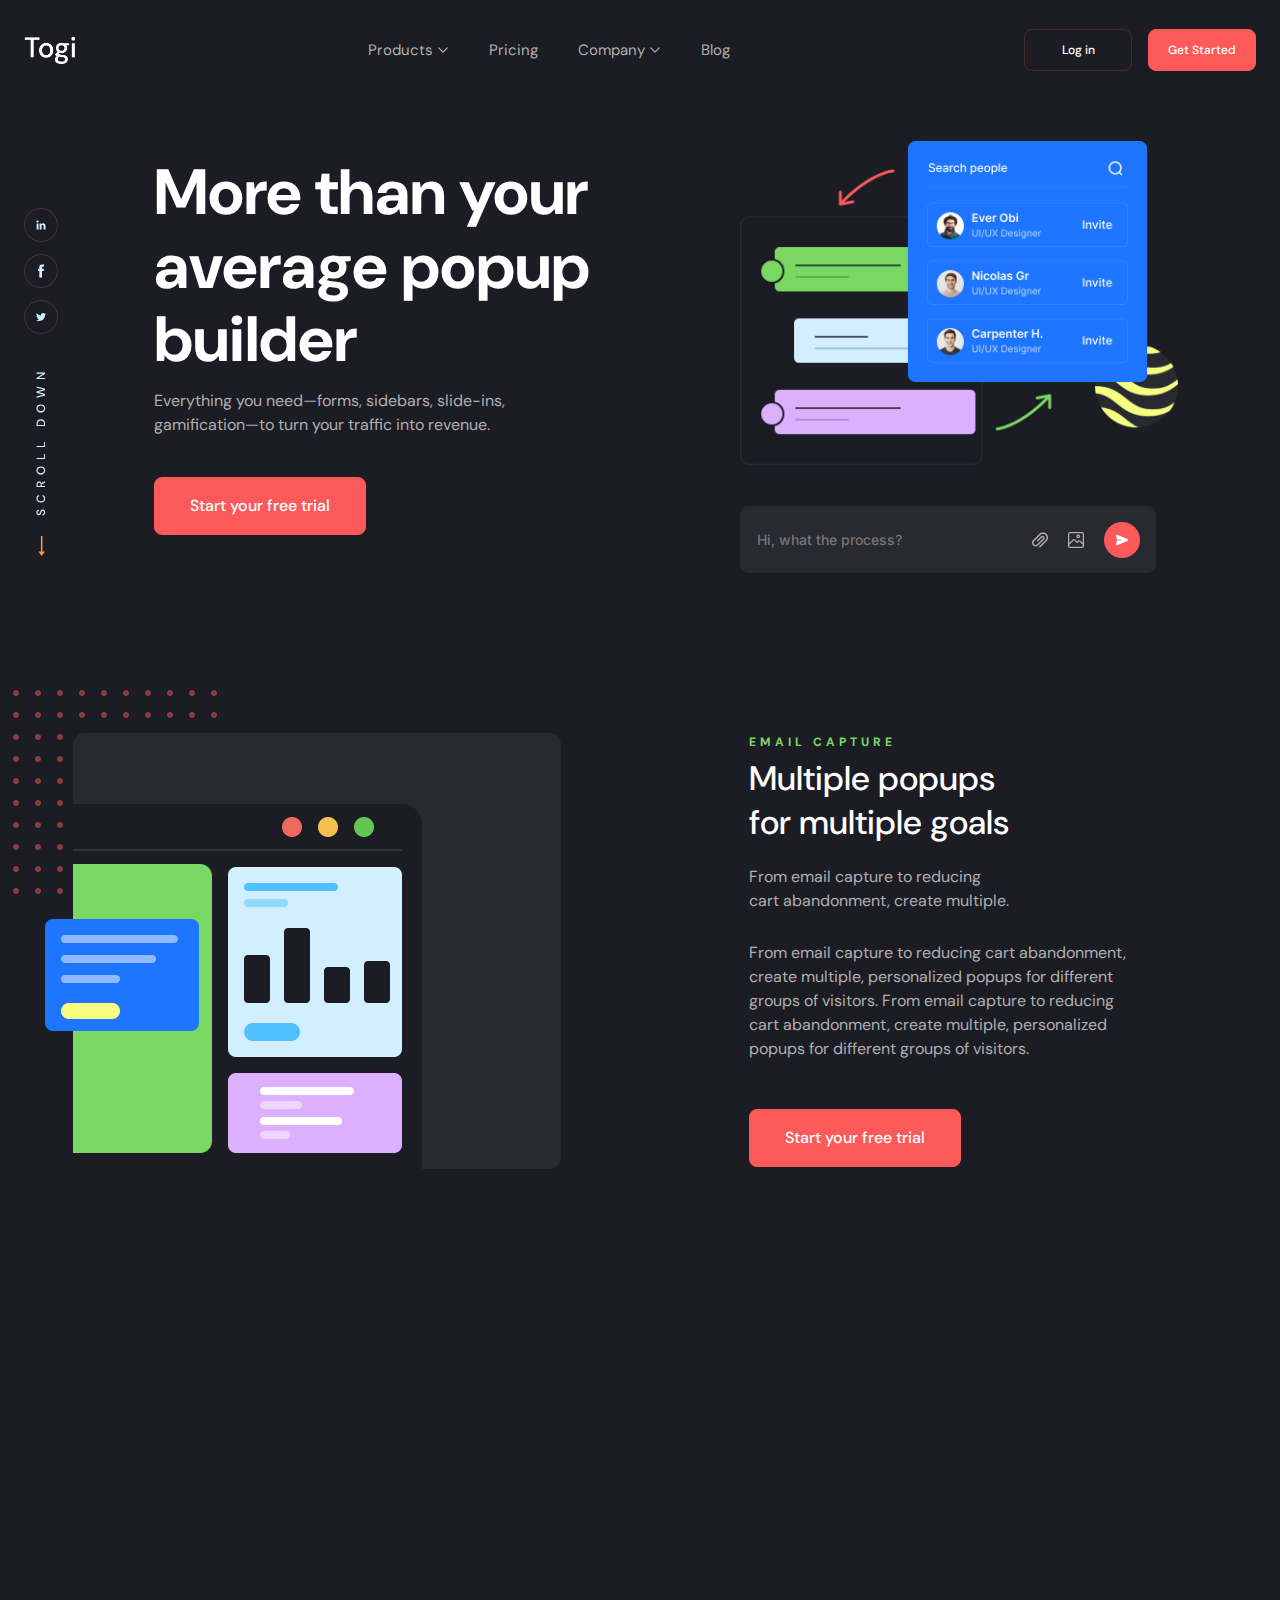
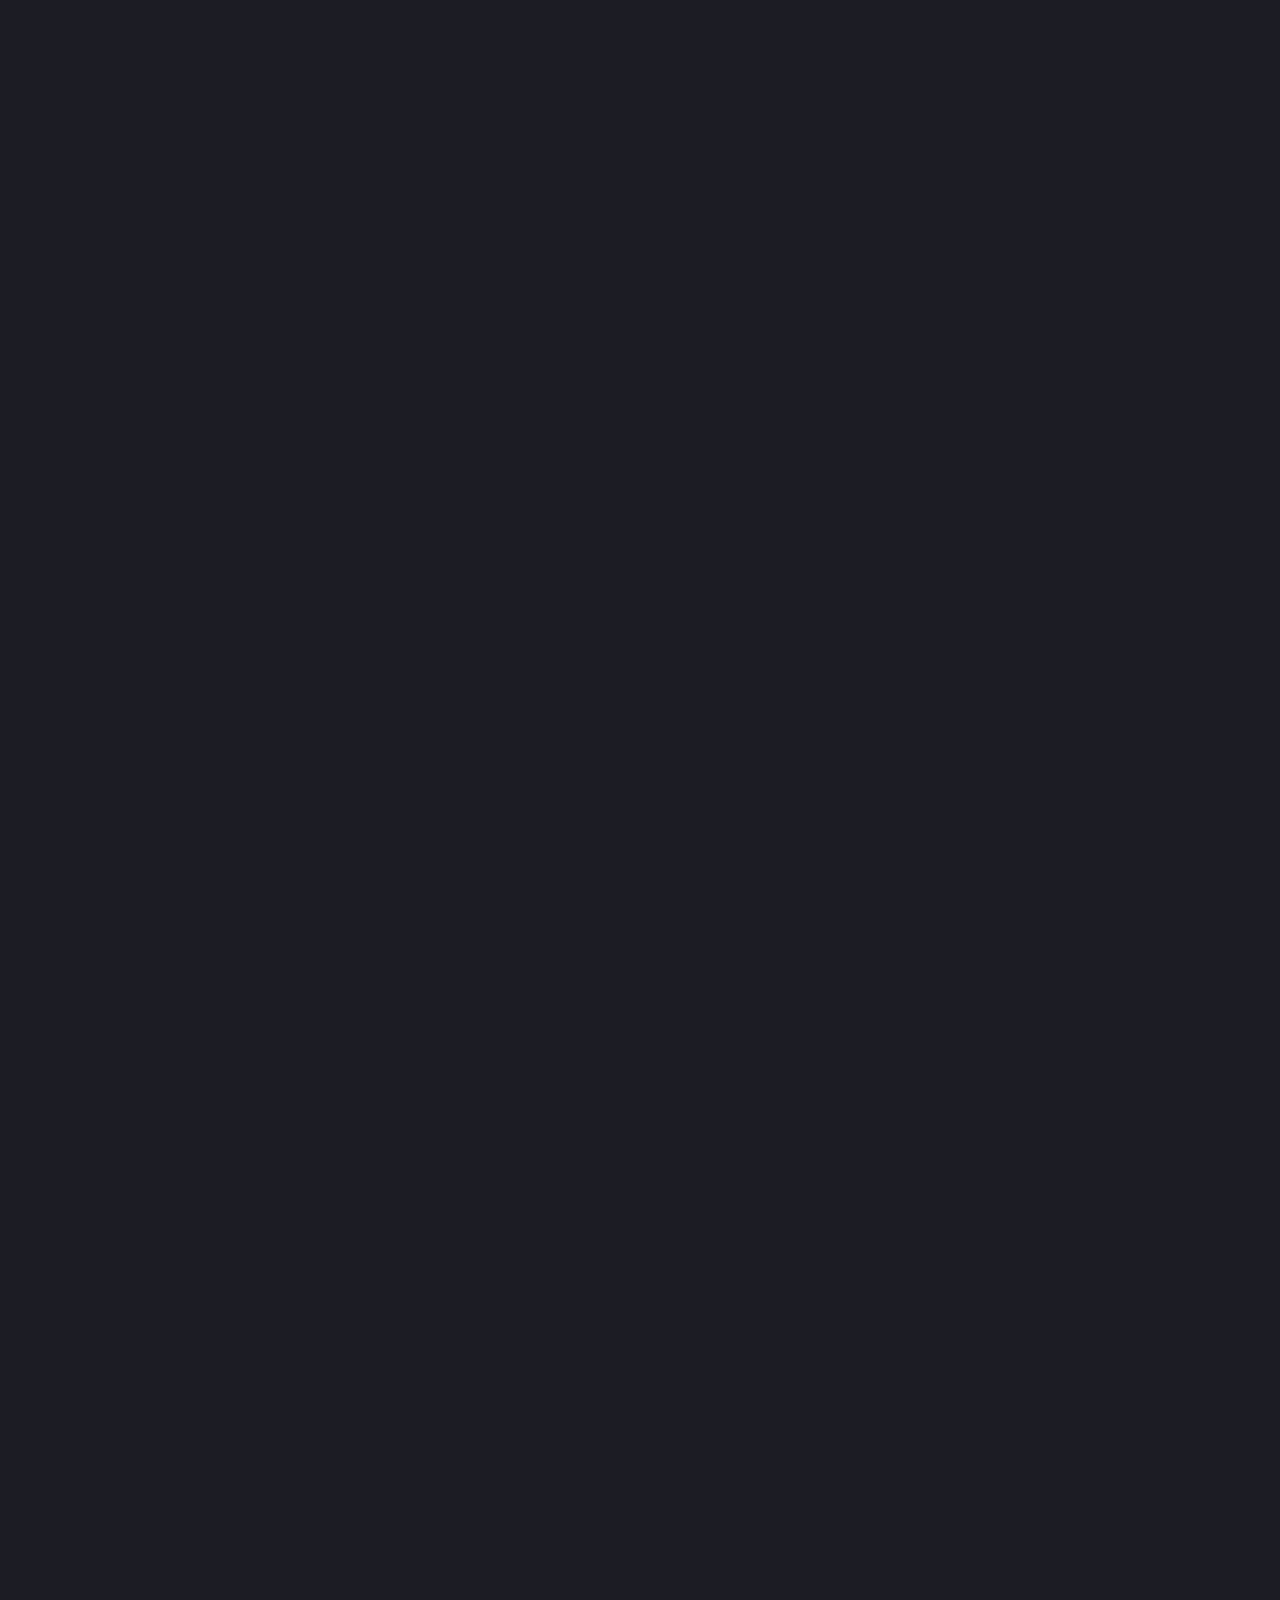
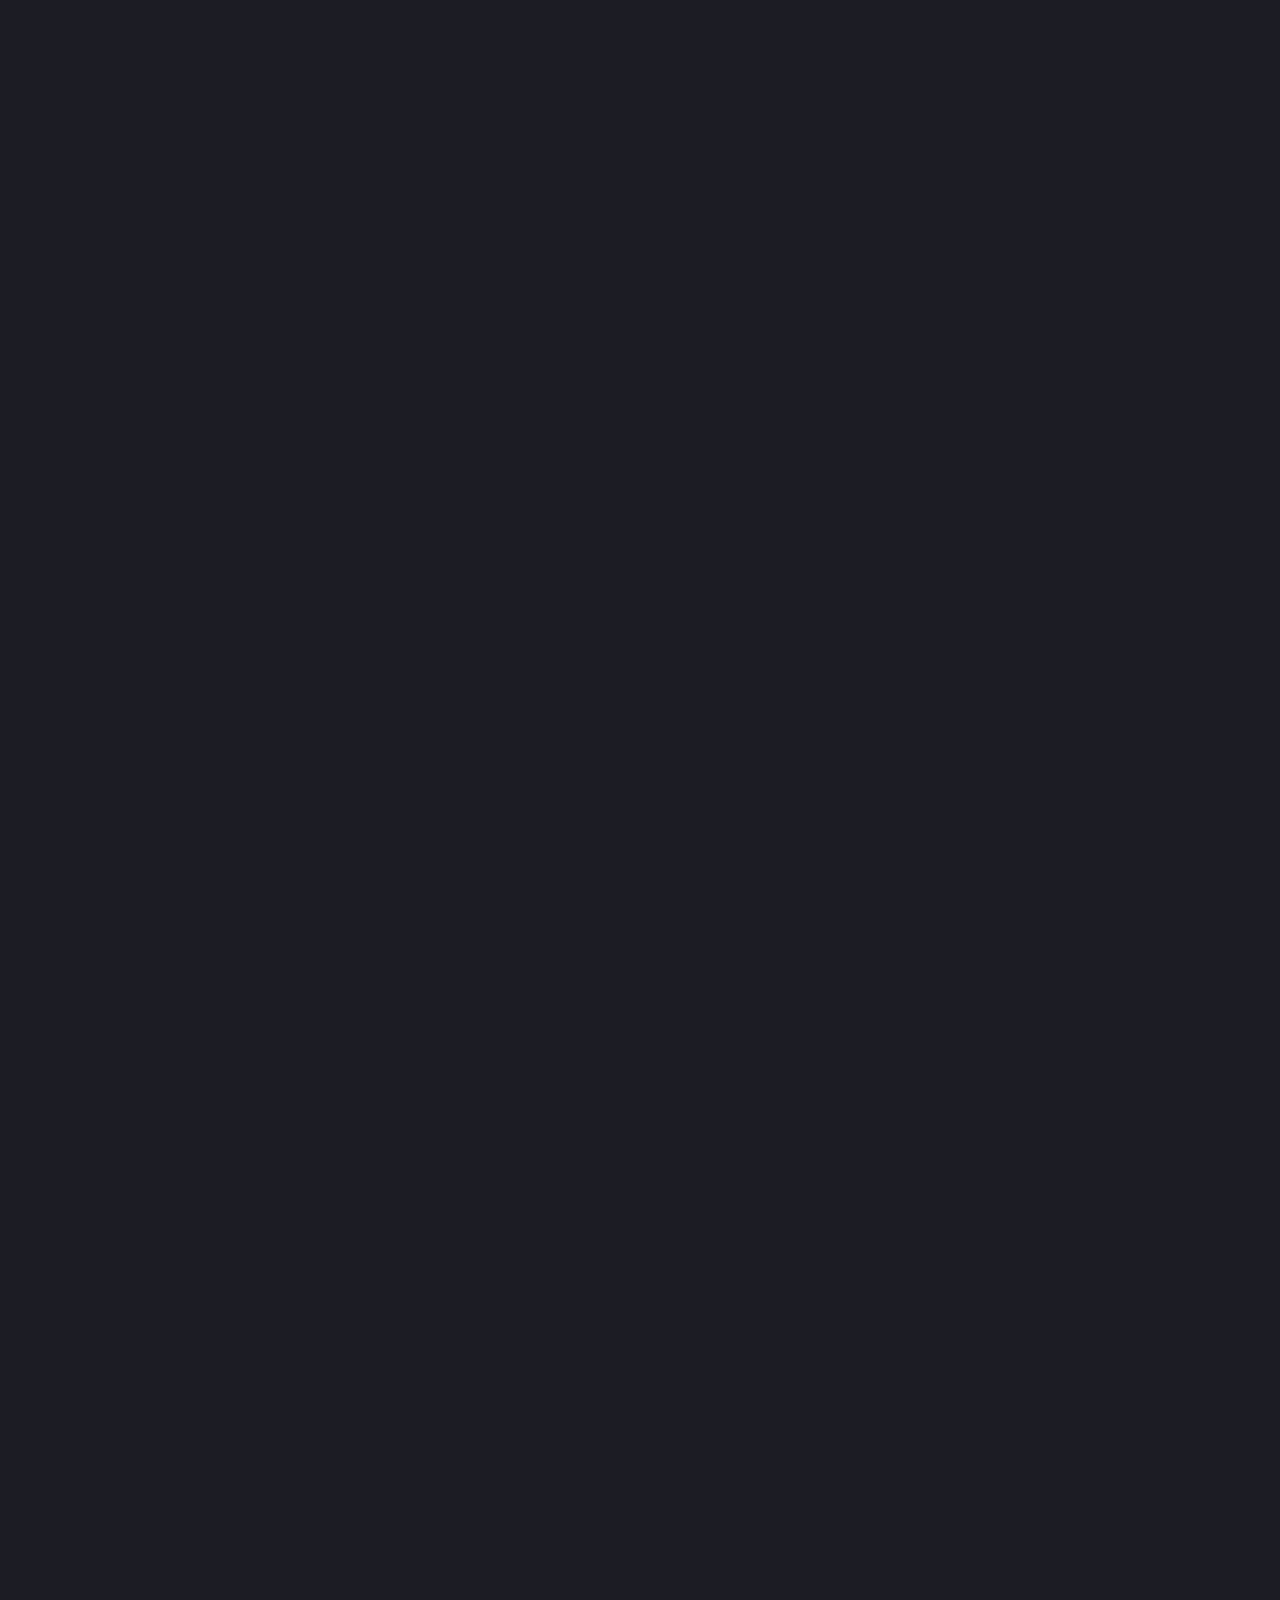
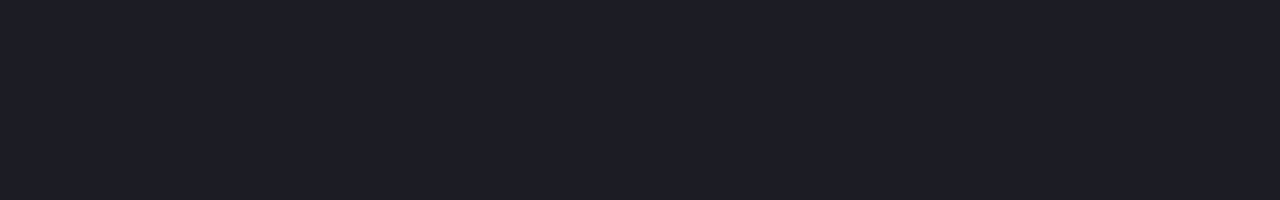
==== index.html @ 98328f0d "Header & Hero & Capture" ====
<!DOCTYPE html>
<html lang="en">
  <head>
    <meta charset="UTF-8" />
    <meta name="viewport" content="width=device-width, initial-scale=1.0" />
    <title>Togi</title>
    <!-- Favicon -->
    <link
      rel="apple-touch-icon"
      sizes="57x57"
      href="./assets/favicon/apple-icon-57x57.png"
    />
    <link
      rel="apple-touch-icon"
      sizes="60x60"
      href="./assets/favicon/apple-icon-60x60.png"
    />
    <link
      rel="apple-touch-icon"
      sizes="72x72"
      href="./assets/favicon/apple-icon-72x72.png"
    />
    <link
      rel="apple-touch-icon"
      sizes="76x76"
      href="./assets/favicon/apple-icon-76x76.png"
    />
    <link
      rel="apple-touch-icon"
      sizes="114x114"
      href="./assets/favicon/apple-icon-114x114.png"
    />
    <link
      rel="apple-touch-icon"
      sizes="120x120"
      href="./assets/favicon/apple-icon-120x120.png"
    />
    <link
      rel="apple-touch-icon"
      sizes="144x144"
      href="./assets/favicon/apple-icon-144x144.png"
    />
    <link
      rel="apple-touch-icon"
      sizes="152x152"
      href="./assets/favicon/apple-icon-152x152.png"
    />
    <link
      rel="apple-touch-icon"
      sizes="180x180"
      href="./assets/favicon/apple-icon-180x180.png"
    />
    <link
      rel="icon"
      type="image/png"
      sizes="192x192"
      href="./assets/favicon/android-icon-192x192.png"
    />
    <link
      rel="icon"
      type="image/png"
      sizes="32x32"
      href="./assets/favicon/favicon-32x32.png"
    />
    <link
      rel="icon"
      type="image/png"
      sizes="96x96"
      href="./assets/favicon/favicon-96x96.png"
    />
    <link
      rel="icon"
      type="image/png"
      sizes="16x16"
      href="./assets/favicon/favicon-16x16.png"
    />
    <link rel="manifest" href="./assets/favicon/manifest.json" />
    <meta name="msapplication-TileColor" content="#ffffff" />
    <meta
      name="msapplication-TileImage"
      content="./assets/favicon/ms-icon-144x144.png"
    />
    <meta name="theme-color" content="#ffffff" />
    <!-- Fonts -->
    <link rel="preconnect" href="https://fonts.googleapis.com" />
    <link rel="preconnect" href="https://fonts.gstatic.com" crossorigin />
    <link
      href="https://fonts.googleapis.com/css2?family=DM+Sans:opsz,wght@9..40,400;9..40,500;9..40,700&family=Inter:wght@500&display=swap"
      rel="stylesheet"
    />
    <!-- CSS -->
    <link rel="stylesheet" href="./assets/css/main.css" />
  </head>
  <body style="height: 5000px">
    <header class="header">
      <div class="header-container container">
        <a href="#">
          <img
            srcset="./assets/img/logo.png 2x"
            alt="Togi"
            class="header-logo"
          />
        </a>
        <nav class="header-nav">
          <ul class="header-list">
            <li class="header-item">
              <a href="#products" class="header-link desc">
                Products
                <svg
                  xmlns="http://www.w3.org/2000/svg"
                  width="12"
                  height="12"
                  viewBox="0 0 12 12"
                  fill="none"
                >
                  <path
                    d="M10.2 3.9L6 8.1L1.8 3.9"
                    stroke="currentColor"
                    stroke-width="1.25"
                    stroke-linecap="round"
                    stroke-linejoin="round"
                  />
                </svg>
              </a>
              <div class="header-product-list">
                <div class="header-product-item">
                  <h3 class="sub-heading">Inlayer Studio</h3>
                  <span class="desc"
                    >Full featured email design studio for designers and
                    agencies</span
                  >
                </div>
                <div class="header-product-item">
                  <h3 class="sub-heading">Inlayer Studio</h3>
                  <span class="desc"
                    >Full featured email design studio for designers and
                    agencies</span
                  >
                </div>
              </div>
            </li>
            <li class="header-item">
              <a href="#pricing" class="header-link desc">Pricing</a>
            </li>
            <li class="header-item">
              <a href="#company" class="header-link desc">
                Company
                <svg
                  xmlns="http://www.w3.org/2000/svg"
                  width="12"
                  height="12"
                  viewBox="0 0 12 12"
                  fill="none"
                >
                  <path
                    d="M10.2 3.9L6 8.1L1.8 3.9"
                    stroke="currentColor"
                    stroke-width="1.25"
                    stroke-linecap="round"
                    stroke-linejoin="round"
                  />
                </svg>
              </a>
              <div class="header-company-list">
                <div class="header-company-item desc">Careers</div>
                <div class="header-company-item desc">About</div>
                <div class="header-company-item desc">Contact</div>
              </div>
            </li>
            <li class="header-item">
              <a href="#blog" class="header-link desc">Blog</a>
            </li>
          </ul>
        </nav>
        <div class="header-auth">
          <button class="btn log-in-btn">Log in</button>
          <button class="btn get-btn">Get Started</button>
        </div>
      </div>
    </header>
    <main>
      <section class="hero">
        <div class="container hero-container">
          <div class="hero-left">
            <div class="socials">
              <a href="#!" class="social">
                <svg
                  xmlns="http://www.w3.org/2000/svg"
                  width="10"
                  height="10"
                  viewBox="0 0 10 10"
                  fill="none"
                >
                  <path
                    d="M0.5 1.54545C0.5 1.24242 0.601354 0.992418 0.804054 0.795455C1.00675 0.598482 1.27027 0.5 1.59459 0.5C1.91313 0.5 2.17085 0.596964 2.36776 0.790909C2.57046 0.990909 2.67181 1.25151 2.67181 1.57273C2.67181 1.86364 2.57336 2.10605 2.37645 2.3C2.17375 2.5 1.90734 2.6 1.57722 2.6H1.56853C1.25 2.6 0.992281 2.5 0.795367 2.3C0.598453 2.1 0.5 1.84848 0.5 1.54545ZM0.612934 9.5V3.42727H2.54151V9.5H0.612934ZM3.61004 9.5H5.53861V6.10909C5.53861 5.89696 5.56178 5.73333 5.60811 5.61818C5.68919 5.41212 5.81226 5.23787 5.97732 5.09545C6.14237 4.95303 6.34942 4.88182 6.59846 4.88182C7.24711 4.88182 7.57143 5.33939 7.57143 6.25455V9.5H9.5V6.01818C9.5 5.12121 9.2973 4.44091 8.89189 3.97727C8.48648 3.51364 7.95078 3.28182 7.28475 3.28182C6.53764 3.28182 5.9556 3.61818 5.53861 4.29091V4.30909H5.52992L5.53861 4.29091V3.42727H3.61004C3.62162 3.62121 3.62741 4.22424 3.62741 5.23636C3.62741 6.24848 3.62162 7.66969 3.61004 9.5Z"
                    fill="currentColor"
                  />
                </svg>
              </a>
              <a href="#!" class="social">
                <svg
                  width="6"
                  height="14"
                  viewBox="0 0 6 14"
                  fill="none"
                  xmlns="http://www.w3.org/2000/svg"
                >
                  <path
                    fill-rule="evenodd"
                    clip-rule="evenodd"
                    d="M1.32084 7.04951V13.3303C1.32084 13.4151 1.3911 13.5 1.48946 13.5H3.80796C3.89227 13.5 3.97658 13.4293 3.97658 13.3303V6.93634H5.64871C5.73302 6.93634 5.80328 6.86561 5.81733 6.78074L5.95785 4.87106C5.9719 4.77203 5.88759 4.68716 5.78923 4.68716H3.96253V3.32916C3.96253 3.00381 4.21546 2.74918 4.53864 2.74918H5.83138C5.91569 2.74918 6 2.67845 6 2.57943V0.66975C6 0.584875 5.92974 0.5 5.83138 0.5H3.63934C2.36066 0.5 1.32084 1.54679 1.32084 2.83406V4.68716H0.168618C0.0843092 4.68716 0 4.75789 0 4.85691V6.78074C0 6.86561 0.0702577 6.95049 0.168618 6.95049H1.32084V7.04951Z"
                    fill="currentColor"
                  />
                </svg>
              </a>
              <a href="#!" class="social">
                <svg
                  width="10"
                  height="8"
                  viewBox="0 0 10 8"
                  fill="none"
                  xmlns="http://www.w3.org/2000/svg"
                >
                  <path
                    d="M10 0.947583C9.62383 1.10912 9.226 1.21649 8.81874 1.26637C9.24794 1.01565 9.56882 0.618637 9.72058 0.150555C9.31881 0.385153 8.87926 0.550379 8.42092 0.639088C8.13983 0.343401 7.77488 0.137815 7.37353 0.0490603C6.97217 -0.039694 6.55298 -0.00751064 6.17045 0.141426C5.78792 0.290362 5.45975 0.549161 5.22861 0.884175C4.99747 1.21919 4.87405 1.61492 4.8744 2.01992C4.87282 2.17446 4.88876 2.32869 4.92192 2.47976C4.10634 2.44039 3.30838 2.232 2.58021 1.8682C1.85204 1.5044 1.21006 0.993394 0.696227 0.368581C0.432422 0.812591 0.350671 1.33898 0.467661 1.84032C0.58465 2.34165 0.891559 2.78013 1.32575 3.06626C1.00137 3.05763 0.683851 2.97236 0.399947 2.81764V2.83964C0.400481 3.30574 0.5641 3.75744 0.863263 4.11869C1.16243 4.47994 1.57886 4.72868 2.04248 4.82306C1.86709 4.86857 1.68633 4.89093 1.50495 4.88953C1.37472 4.8918 1.24461 4.88024 1.11689 4.85505C1.24939 5.25563 1.50475 5.60593 1.84781 5.85773C2.19088 6.10953 2.60478 6.25044 3.03255 6.26107C2.30689 6.81979 1.41194 7.1229 0.49072 7.12197C0.326712 7.12303 0.162803 7.11375 0 7.09418C0.937419 7.68891 2.02977 8.00352 3.14495 7.99997C6.91739 7.99997 8.97998 4.92332 8.97998 2.25644C8.97998 2.16717 8.97683 2.0811 8.97246 1.99552C9.37683 1.71061 9.72504 1.35549 10 0.947583Z"
                    fill="currentColor"
                  />
                </svg>
              </a>
            </div>
            <span class="heading">SCROLL DOWN</span>
            <img src="./assets/img/header-arrow.svg" alt="" />
          </div>
          <div class="hero-center">
            <h1 class="heading hero-heading">
              More than your average popup builder
            </h1>
            <p class="desc hero-desc">
              Everything you need—forms, sidebars, slide-ins, gamification—to
              turn your traffic into revenue.
            </p>
            <button class="btn hero-btn">Start your free trial</button>
          </div>
          <div class="hero-right">
            <figure class="hero-media">
              <img
                src="./assets/img/hero-img.png"
                alt="More than your average popup builder"
                class="hero-img"
              />
            </figure>
            <form action="#!" class="hero-form">
              <input
                type="text"
                class="hero-input"
                placeholder="Hi, what the process?"
              />
              <div class="hero-input-function">
                <a href="#!"
                  ><img src="./assets/img/header-link.svg" alt=""
                /></a>
                <a href="#!"
                  ><img src="./assets/img/header-img-upload.svg" alt=""
                /></a>
                <a href="#!"
                  ><img src="./assets/img/header-submit.svg" alt=""
                /></a>
              </div>
            </form>
          </div>
        </div>
      </section>
      <section class="capture">
        <div class="container capture-container">
          <figure class="capture-media">
            <img
              srcset="./assets/img/capture-img.png 2x"
              alt="Multiple popups
            for multiple goals"
              class="capture-img"
            />
            <img
              srcset="./assets/img/capture-decor.png 2x"
              alt=""
              class="capture-decor"
            />
          </figure>
          <section class="capture-content">
            <span class="sub-heading capture-sub-heading">email capture</span>
            <h2 class="heading capture-heading">
              Multiple popups for multiple goals
            </h2>
            <p class="desc capture-desc-1">
              From email capture to reducing cart abandonment, create multiple.
            </p>
            <p class="desc capture-desc-2">
              From email capture to reducing cart abandonment, create multiple,
              personalized popups for different groups of visitors. From email
              capture to reducing cart abandonment, create multiple,
              personalized popups for different groups of visitors.
            </p>
            <button class="btn capture-btn">Start your free trial</button>
          </section>
        </div>
      </section>
    </main>
  </body>
</html>
---- assets/css/main.css ----
html,
body,
div,
span,
applet,
object,
iframe,
h1,
h2,
h3,
h4,
h5,
h6,
p,
blockquote,
pre,
a,
abbr,
acronym,
address,
big,
cite,
code,
del,
dfn,
em,
img,
ins,
kbd,
q,
s,
samp,
small,
strike,
strong,
sub,
sup,
tt,
var,
b,
u,
i,
center,
dl,
dt,
dd,
ol,
ul,
li,
fieldset,
form,
label,
legend,
table,
caption,
tbody,
tfoot,
thead,
tr,
th,
td,
article,
aside,
canvas,
details,
embed,
figure,
figcaption,
footer,
header,
hgroup,
menu,
nav,
output,
ruby,
section,
summary,
time,
mark,
audio,
video {
  margin: 0;
  padding: 0;
  border: 0;
  font-size: 100%;
  font: inherit;
  vertical-align: baseline;
}

/* HTML5 display-role reset for older browsers */
article,
aside,
details,
figcaption,
figure,
footer,
header,
hgroup,
menu,
nav,
section {
  display: block;
}

body {
  line-height: 1;
}

ol,
ul {
  list-style: none;
}

blockquote,
q {
  quotes: none;
}

blockquote:before,
blockquote:after,
q:before,
q:after {
  content: "";
  content: none;
}

table {
  border-collapse: collapse;
  border-spacing: 0;
}

*,
*:before,
*:after {
  box-sizing: border-box;
}

img,
picture,
svg,
video {
  display: block;
  max-width: 100%;
}

input,
select,
textarea {
  background-color: transparent;
  outline: none;
}

button {
  cursor: pointer;
  background-color: transparent;
  outline: none;
}

input,
select,
textarea,
button {
  font-family: inherit;
  font-size: inherit;
}

html {
  font-size: 62.5%;
  scroll-behavior: smooth;
}

body {
  font-size: 1.6rem;
  font-family: "DM Sans", sans-serif;
  background: #1c1c24;
}

a {
  text-decoration: none;
}

.container {
  width: 990px;
  max-width: calc(100% - 48px);
  margin: 0 auto;
}

.desc {
  color: #b0b0b0;
  font-weight: 400;
  line-height: 150%;
}

.heading {
  color: #fff;
  font-size: 3.4rem;
  font-weight: 500;
  line-height: 129.412%;
}

.sub-heading {
  color: #79d861;
  font-size: 1.2rem;
  font-weight: 700;
  letter-spacing: 4px;
  text-transform: uppercase;
}

.btn {
  --height: 58px;
  height: var(--height);
  line-height: var(--height);
  min-width: 212px;
  color: #fff;
  font-weight: 500;
  border-radius: 8px;
  background: #fc5a5a;
  outline: none;
  display: flex;
  justify-content: center;
  align-items: center;
  border: 1px solid #fc5a5a;
  transition: all 0.2s linear;
}
.btn:hover {
  opacity: 0.9;
}

.header {
  background: #1c1c24;
  padding-top: 19px;
  position: sticky;
  top: -19px;
  z-index: 2;
}
.header-container {
  width: 1240px;
  padding: 10px 0;
  display: flex;
  align-items: center;
  justify-content: space-between;
}
.header-list {
  display: flex;
  align-items: center;
}
.header-list .header-item:first-child:hover .header-product-list {
  display: block;
}
.header-list .header-item:nth-child(3) {
  position: relative;
}
.header-list .header-item:nth-child(3)::before {
  content: "";
  width: calc(100% - 20px);
  height: 20px;
  background-color: transparent;
  position: absolute;
  bottom: -14px;
  left: 20px;
  cursor: pointer;
}
.header-list .header-item:nth-child(3):hover .header-company-list {
  display: block;
}
.header-item {
  position: relative;
}
.header-link {
  padding: 6px 20px;
  display: flex;
  align-items: center;
  gap: 0 4px;
  font-size: 1.5rem;
  line-height: normal;
}
.header-link:hover {
  color: #fff;
}
.header-auth {
  display: flex;
  align-items: center;
  gap: 0 16px;
}
.header-auth .btn {
  --height: 42px;
  min-width: 108px;
  font-size: 1.2rem;
}
.header .log-in-btn {
  background: transparent;
  border: 1px solid rgba(252, 90, 90, 0.2);
}
.header .log-in-btn:hover {
  background: #fc5a5a;
  border: 1px solid #fff;
}
.header-product-list {
  display: none;
  width: 250px;
  padding: 20px 15px 20px 25px;
  border-radius: 8px;
  background: #292932;
  position: absolute;
  top: 32px;
}
.header-product-list .header-product-item:first-child {
  padding-bottom: 12px;
  border-bottom: 1px solid #555;
}
.header-product-list .header-product-item:last-child {
  padding-top: 12px;
}
.header-product-item {
  cursor: pointer;
}
.header-product-item h3 {
  color: #fff;
  font-size: 1.9rem;
  transition: all 0.2s linear;
}
.header-product-item span {
  margin-top: 5px;
  font-size: 1.4rem;
}
.header-product-item:hover h3 {
  color: #fc5a5a;
}
.header-company-list {
  width: 183px;
  padding: 16px 15px 24px;
  border-radius: 5px;
  background: #292932;
  position: absolute;
  top: 46px;
  left: 20px;
  display: none;
}
.header-company-item {
  padding: 8px 15px;
  border-radius: 5px;
  color: #fff;
  font-weight: 500;
  transition: all 0.2s linear;
  cursor: pointer;
}
.header-company-item:hover {
  background: #1e75ff;
}

.hero {
  padding-top: 19px;
}
.hero-container {
  padding: 41px 0 80px;
  width: 1240px;
  padding-right: 78px;
  display: flex;
}
.hero-left {
  padding-top: 49px;
  display: flex;
  justify-content: center;
  align-items: center;
  flex-direction: column;
}
.hero-left span {
  margin: 32px 0 20px;
  writing-mode: vertical-rl;
  transform: rotate(-180deg);
  color: #d2efff;
  font-size: 1.2rem;
  line-height: normal;
  letter-spacing: 6px;
}
.hero .socials {
  display: flex;
  flex-direction: column;
  justify-content: center;
  gap: 12px 0;
}
.hero .social {
  display: flex;
  justify-content: center;
  align-items: center;
  border: 1px solid rgba(255, 151, 74, 0.2);
  width: 34px;
  height: 34px;
  border-radius: 100rem;
  transition: all 0.2s linear;
}
.hero .social svg {
  color: #d2efff;
  transition: all 0.2s linear;
}
.hero .social:hover {
  background: #ff974a;
}
.hero .social:hover svg {
  color: #222222;
}
.hero-center {
  padding: 15px 56px 0 96px;
}
.hero-heading {
  font-size: 6.4rem;
  font-weight: 700;
  line-height: 115.625%;
}
.hero-desc {
  margin-top: 12px;
  max-width: 368px;
}
.hero-btn {
  margin-top: 40px;
}
.hero-form {
  margin-top: 41px;
  max-width: 416px;
  position: relative;
}
.hero-input {
  outline: none;
  border: 1px solid #292932;
  background: #292932;
  width: 100%;
  color: #b0b0b0;
  font-family: "Inter", sans-serif;
  font-size: 1.4rem;
  font-weight: 500;
  padding: 24px 150px 24px 16px;
  border-radius: 8px;
}
.hero-input-function {
  position: absolute;
  display: flex;
  align-items: center;
  gap: 0 20px;
  right: 16px;
  top: 50%;
  transform: translateY(-50%);
}

.capture-container {
  padding: 80px 0 75px;
  width: 1190px;
  display: flex;
  gap: 0 188px;
}
.capture-media {
  position: relative;
  flex-shrink: 0;
}
.capture-decor {
  position: absolute;
  top: -43px;
  left: -32px;
  z-index: -1;
}
.capture-heading {
  margin-top: 8px;
  max-width: 262px;
}
.capture-desc-1 {
  max-width: 262px;
  margin-top: 20px;
}
.capture-desc-2 {
  margin-top: 28px;
  max-width: 380px;
}
.capture-btn {
  margin-top: 48px;
}

/*# sourceMappingURL=main.css.map */
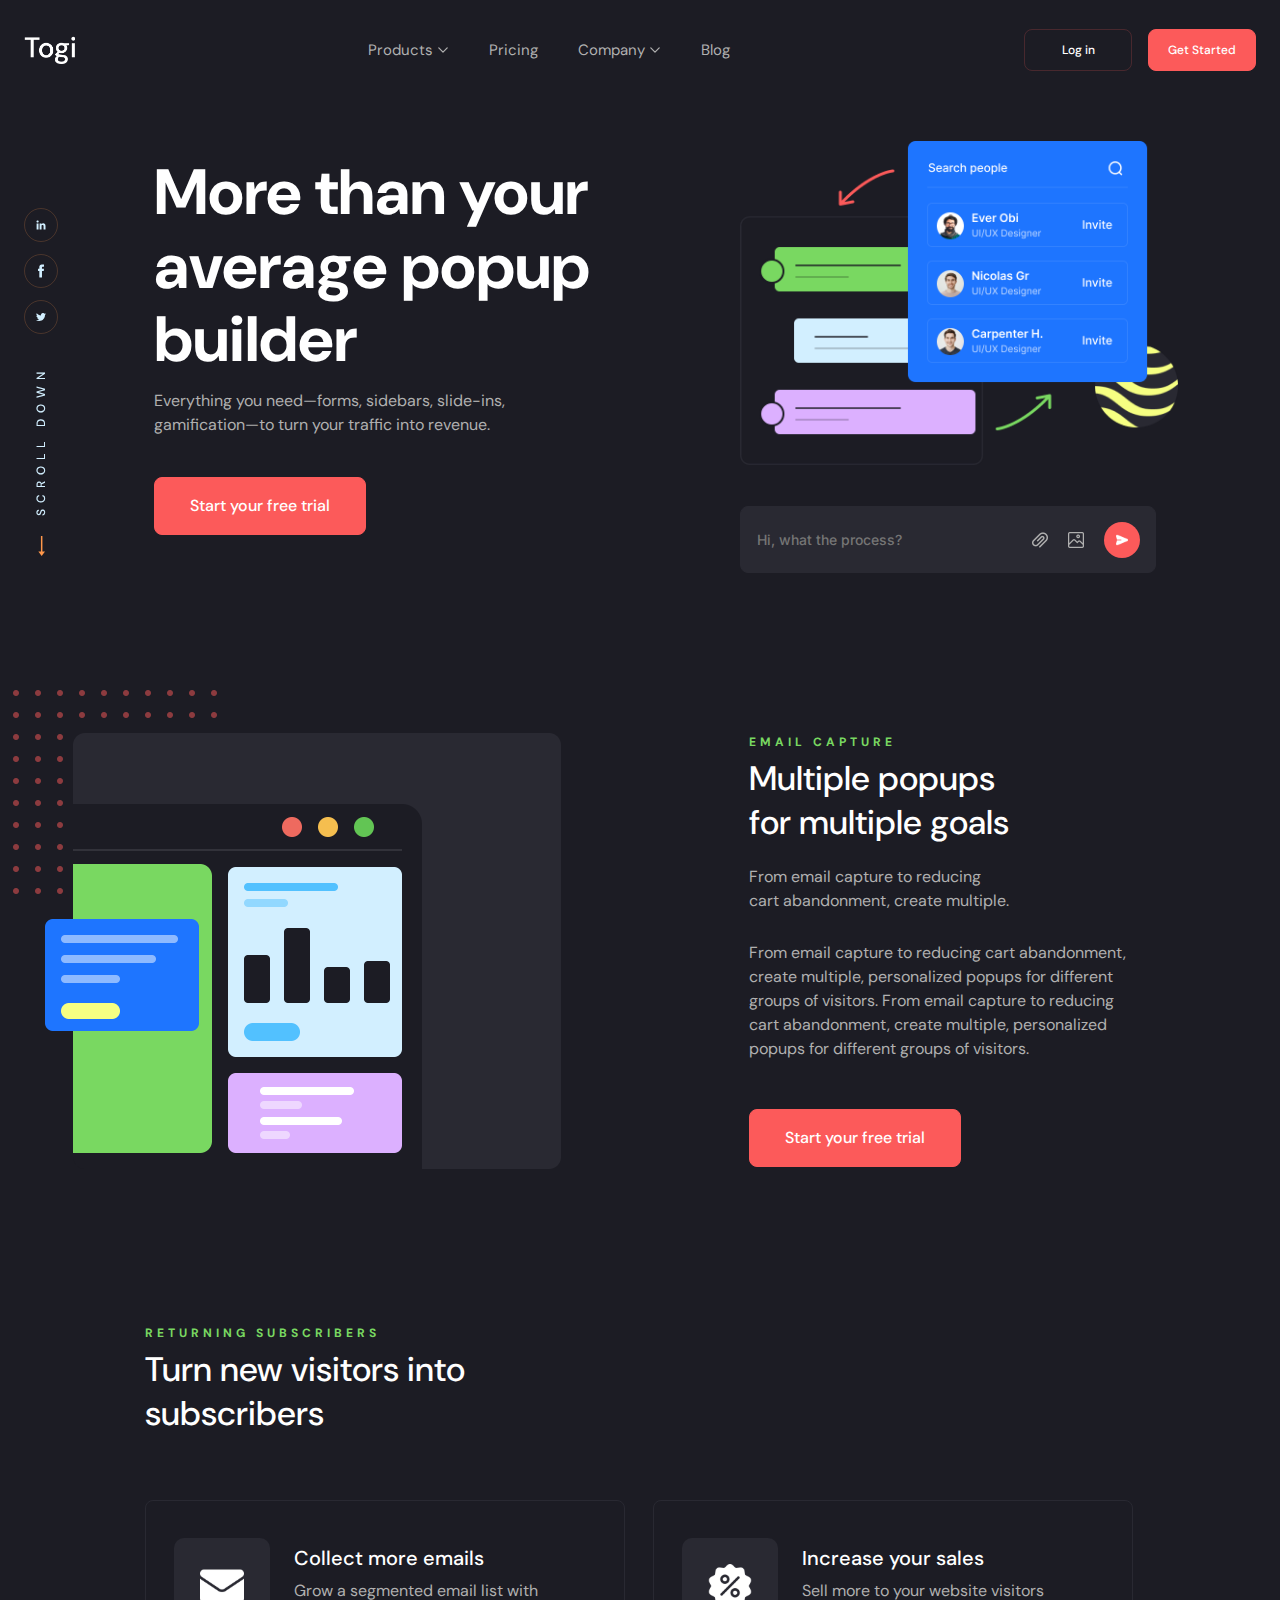
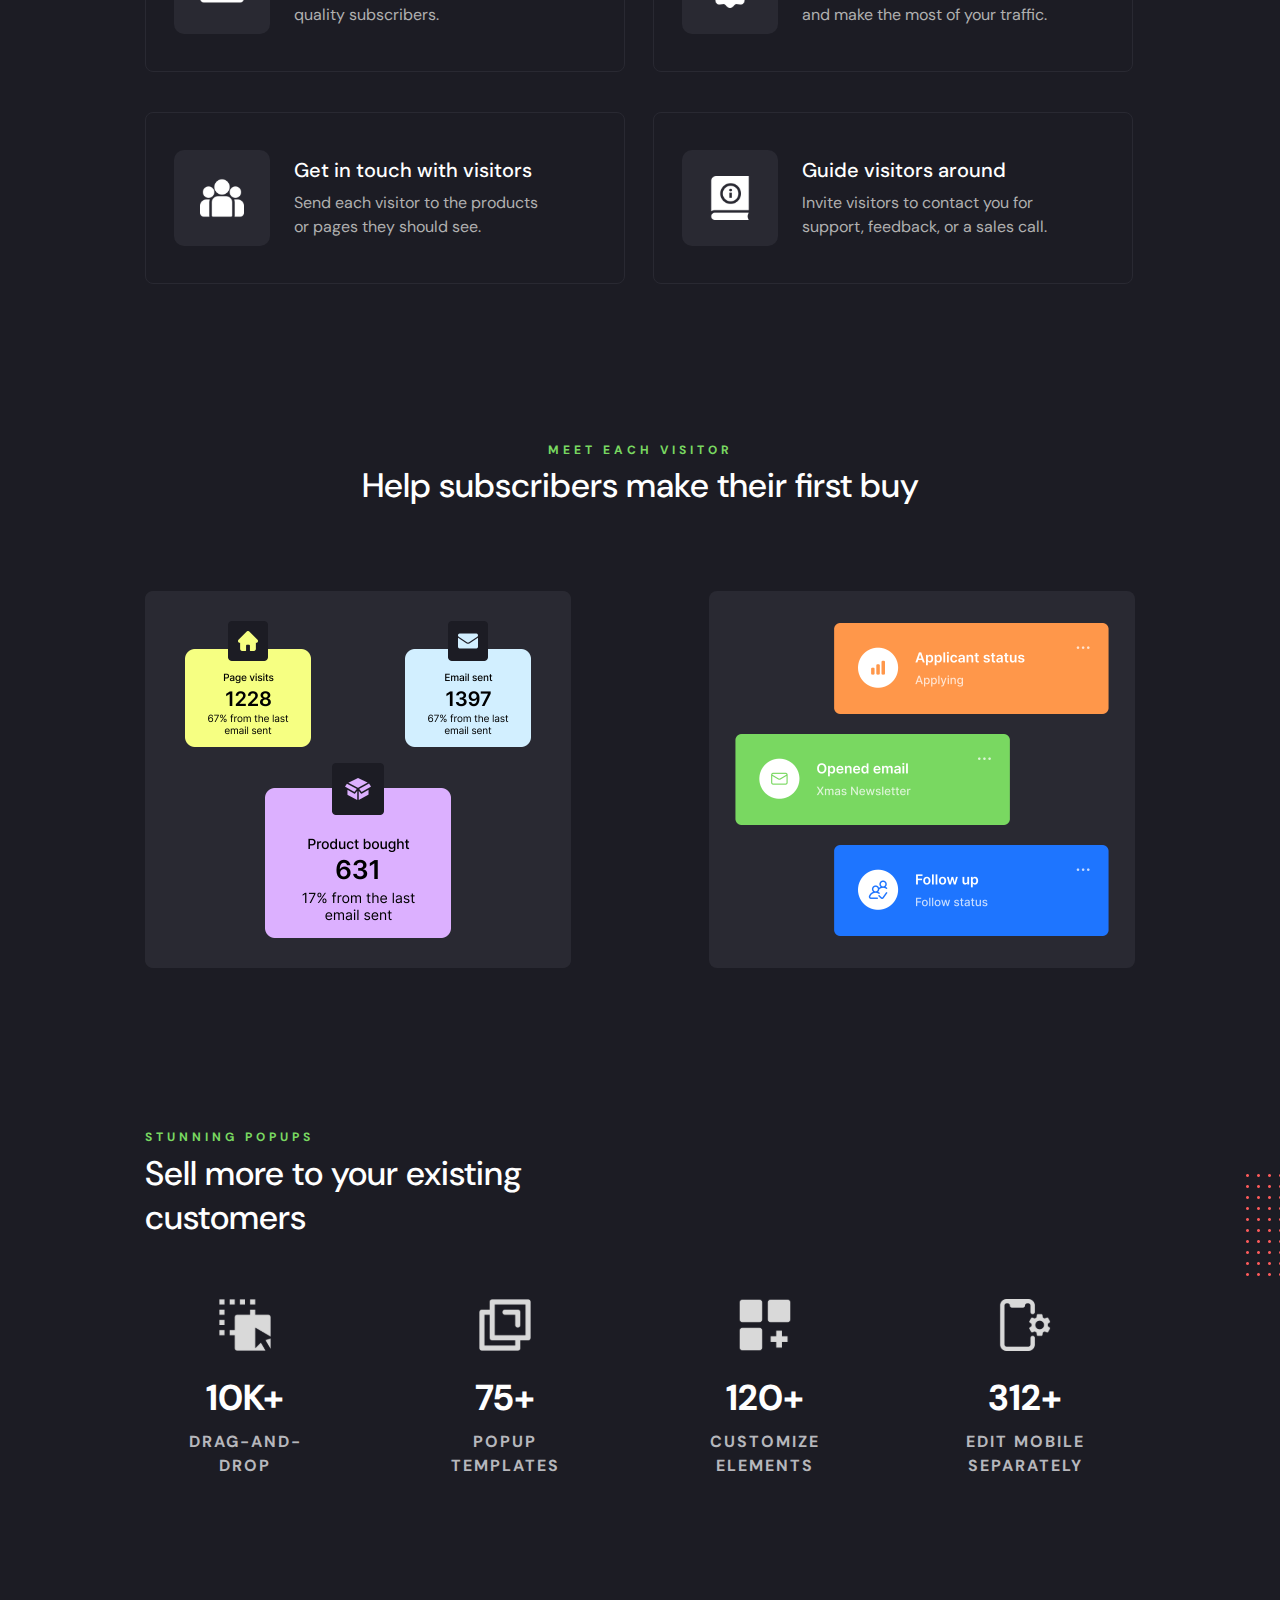
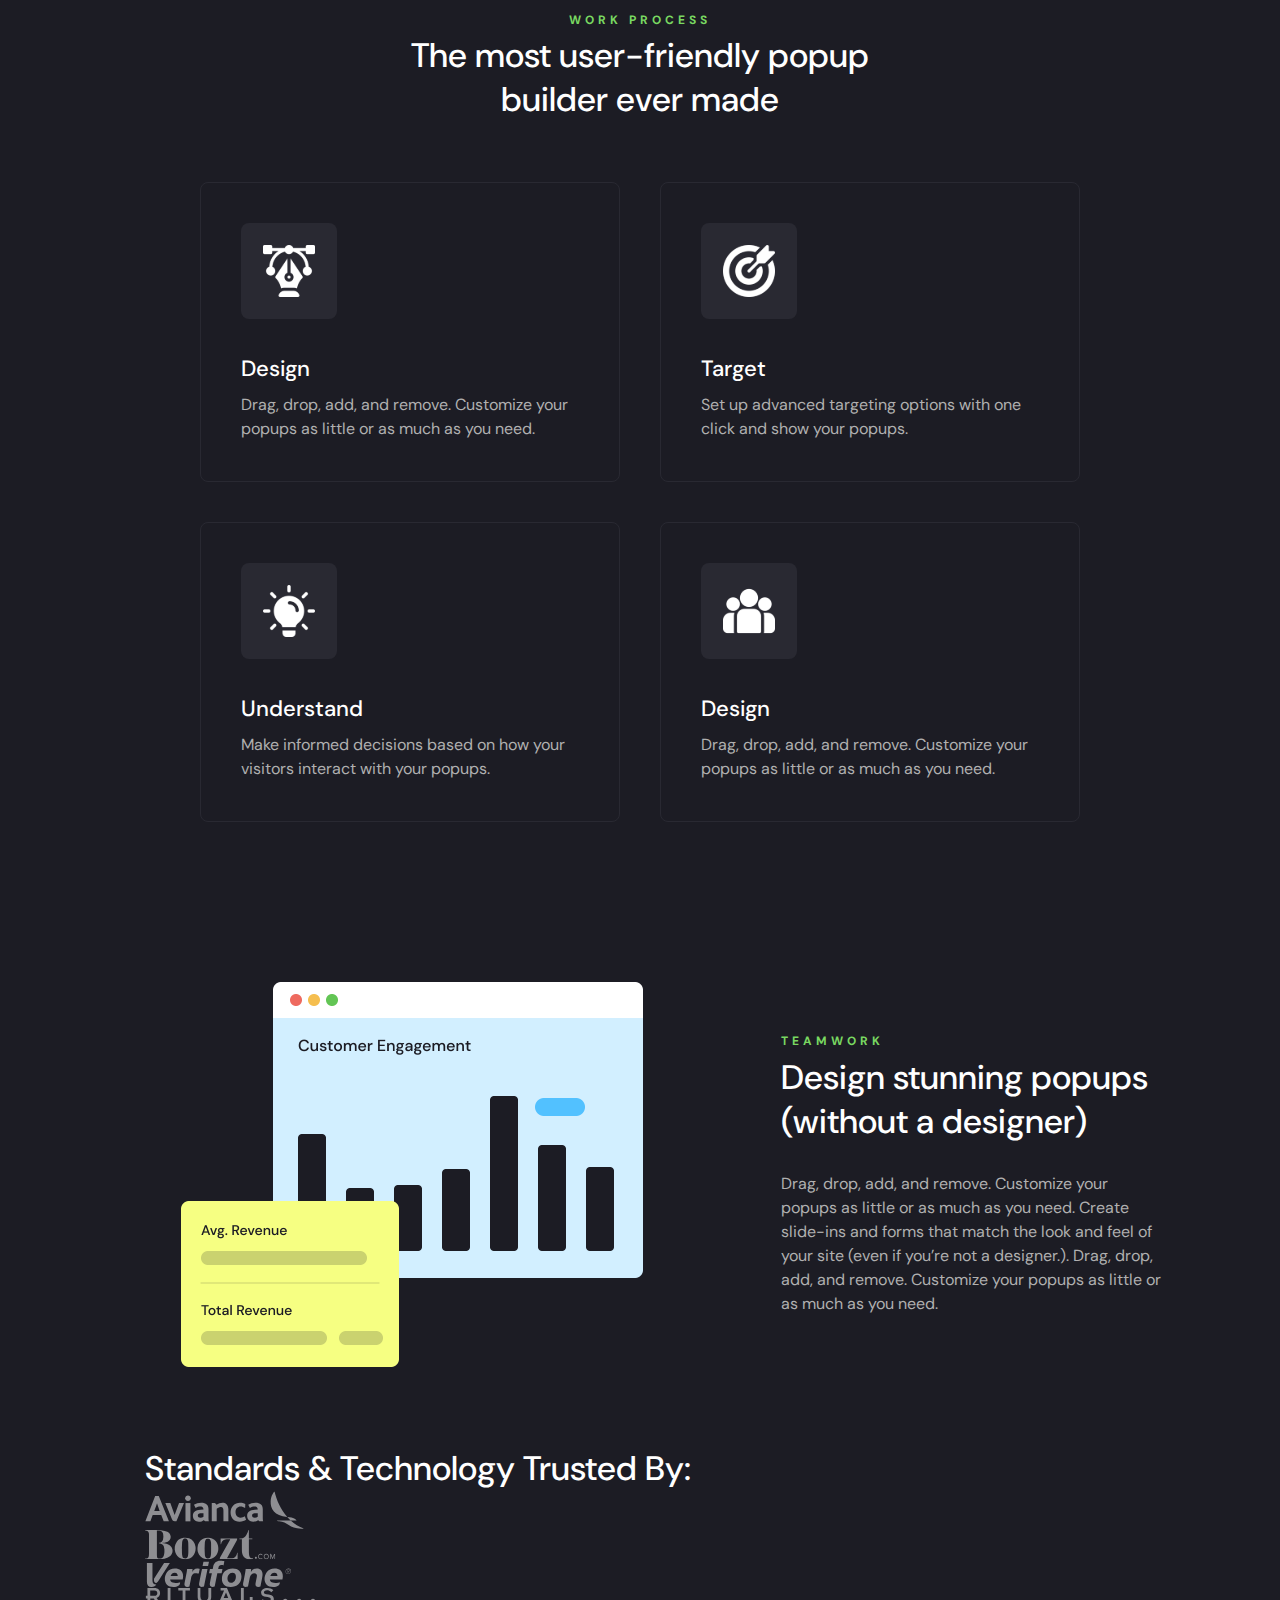
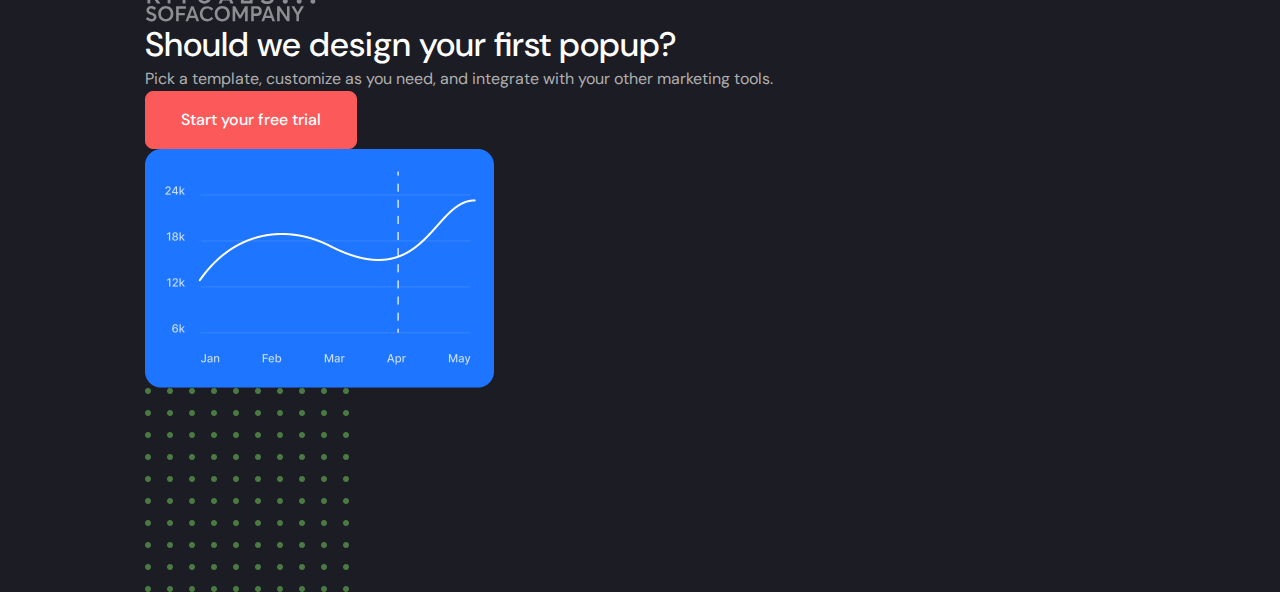
==== commit a95561a8: "90% Project" ====
--- a/index.html
+++ b/index.html
@@ -303,6 +303,284 @@
           </section>
         </div>
       </section>
+      <section class="subscribe">
+        <div class="container subscribe-container">
+          <span class="sub-heading subscribe-sub-heading"
+            >Returning subscribers</span
+          >
+          <h2 class="heading subscribe-heading">
+            Turn new visitors into subscribers
+          </h2>
+          <div class="subscribe-list">
+            <div class="subscribe-item">
+              <figure class="subscribe-icon">
+                <img
+                  src="./assets/img/subscribe-email.svg"
+                  alt="Collect more emails"
+                />
+              </figure>
+              <div class="subscribe-content">
+                <h3 class="heading subscribe-item-heading">
+                  Collect more emails
+                </h3>
+                <p class="desc subscribe-item-desc">
+                  Grow a segmented email list with quality subscribers.
+                </p>
+              </div>
+            </div>
+            <div class="subscribe-item">
+              <figure class="subscribe-icon">
+                <img
+                  src="./assets/img/subscribe-sales.svg"
+                  alt="Increase your sales"
+                />
+              </figure>
+              <div class="subscribe-content">
+                <h3 class="heading subscribe-item-heading">
+                  Increase your sales
+                </h3>
+                <p class="desc subscribe-item-desc">
+                  Sell more to your website visitors and make the most of your
+                  traffic.
+                </p>
+              </div>
+            </div>
+            <div class="subscribe-item">
+              <figure class="subscribe-icon">
+                <img
+                  src="./assets/img/subscribe-visitor.svg"
+                  alt="Get in touch with visitors"
+                />
+              </figure>
+              <div class="subscribe-content">
+                <h3 class="heading subscribe-item-heading">
+                  Get in touch with visitors
+                </h3>
+                <p class="desc subscribe-item-desc">
+                  Send each visitor to the products or pages they should see.
+                </p>
+              </div>
+            </div>
+            <div class="subscribe-item">
+              <figure class="subscribe-icon">
+                <img
+                  src="./assets/img/subscribe-around.svg"
+                  alt="Guide visitors around"
+                />
+              </figure>
+              <div class="subscribe-content">
+                <h3 class="heading subscribe-item-heading">
+                  Guide visitors around
+                </h3>
+                <p class="desc subscribe-item-desc">
+                  Invite visitors to contact you for support, feedback, or a
+                  sales call.
+                </p>
+              </div>
+            </div>
+          </div>
+        </div>
+      </section>
+      <section class="meet">
+        <div class="container meet-container">
+          <span class="sub-heading meet-sub-heading">Meet each visitor</span>
+          <h2 class="heading meet-heading">
+            Help subscribers make their first buy
+          </h2>
+          <figure class="meet-media">
+            <img srcset="./assets/img/meet-img-1.png 2x" alt="" />
+            <figure class="meet-img">
+              <img srcset="./assets/img/meet-img-2.png 2x" alt="" />
+              <img srcset="./assets/img/meet-img-3.png 2x" alt="" />
+              <img srcset="./assets/img/meet-img-4.png 2x" alt="" />
+            </figure>
+          </figure>
+        </div>
+      </section>
+      <section class="feature">
+        <div class="container feature-container">
+          <span class="sub-heading feature-sub-heading">stunning popups</span>
+          <h2 class="heading feature-heading">
+            Sell more to your existing customers
+          </h2>
+          <div class="feature-list">
+            <div class="feature-item">
+              <figure>
+                <img
+                  src="./assets/img/feature-img-1.svg"
+                  alt=""
+                  class="feature-icon"
+                />
+              </figure>
+              <div class="feature-content">
+                <strong class="heading">10K+</strong>
+                <span class="desc">Drag-and- drop</span>
+              </div>
+            </div>
+            <div class="feature-item">
+              <figure>
+                <img
+                  src="./assets/img/feature-img-2.svg"
+                  alt=""
+                  class="feature-icon"
+                />
+              </figure>
+              <div class="feature-content">
+                <strong class="heading">75+</strong>
+                <span class="desc">popup templates</span>
+              </div>
+            </div>
+            <div class="feature-item">
+              <figure>
+                <img
+                  src="./assets/img/feature-img-3.svg"
+                  alt=""
+                  class="feature-icon"
+                />
+              </figure>
+              <div class="feature-content">
+                <strong class="heading">120+</strong>
+                <span class="desc">Customize elements</span>
+              </div>
+            </div>
+            <div class="feature-item">
+              <figure>
+                <img
+                  src="./assets/img/feature-img-4.svg"
+                  alt=""
+                  class="feature-icon"
+                />
+              </figure>
+              <div class="feature-content">
+                <strong class="heading">312+</strong>
+                <span class="desc">Edit mobile separately</span>
+              </div>
+            </div>
+          </div>
+        </div>
+        <figure class="feature-decor">
+          <img srcset="./assets/img/feature-decor.png 2x" alt="" />
+        </figure>
+      </section>
+      <section class="builder">
+        <div class="container builder-container">
+          <span class="sub-heading builder-sub-heading">WORK PROCESS</span>
+          <h2 class="heading builder-heading">
+            The most user-friendly popup builder ever made
+          </h2>
+          <div class="builder-list">
+            <div class="builder-item">
+              <figure class="builder-icon">
+                <img src="./assets/img/builder-design.svg" alt="Design" />
+              </figure>
+              <div class="builder-content">
+                <h3 class="heading">Design</h3>
+                <p class="desc">
+                  Drag, drop, add, and remove. Customize your popups as little
+                  or as much as you need.
+                </p>
+              </div>
+            </div>
+            <div class="builder-item">
+              <figure class="builder-icon">
+                <img src="./assets/img/builder-target.svg" alt="Target" />
+              </figure>
+              <div class="builder-content">
+                <h3 class="heading">Target</h3>
+                <p class="desc">
+                  Set up advanced targeting options with one click and show your
+                  popups.
+                </p>
+              </div>
+            </div>
+            <div class="builder-item">
+              <figure class="builder-icon">
+                <img
+                  src="./assets/img/buider-understand.svg"
+                  alt="Understand"
+                />
+              </figure>
+              <div class="builder-content">
+                <h3 class="heading">Understand</h3>
+                <p class="desc">
+                  Make informed decisions based on how your visitors interact
+                  with your popups.
+                </p>
+              </div>
+            </div>
+            <div class="builder-item">
+              <figure class="builder-icon">
+                <img src="./assets/img/builder-design-2.svg" alt="Design" />
+              </figure>
+              <div class="builder-content">
+                <h3 class="heading">Design</h3>
+                <p class="desc">
+                  Drag, drop, add, and remove. Customize your popups as little
+                  or as much as you need.
+                </p>
+              </div>
+            </div>
+          </div>
+        </div>
+      </section>
+      <section class="about">
+        <div class="container about-container">
+          <figure class="about-media">
+            <img srcset="./assets/img/about-img-1.png 2x" alt="" />
+            <img
+              class="about-img-2"
+              srcset="./assets/img/about-img-2.png 2x"
+              alt=""
+            />
+          </figure>
+          <section class="about-content">
+            <span class="sub-heading about-sub-heading">TEAMWORK</span>
+            <h2 class="heading about-heading">
+              Design stunning popups (without a designer)
+            </h2>
+            <p class="desc about-desc">
+              Drag, drop, add, and remove. Customize your popups as little or as
+              much as you need. Create slide-ins and forms that match the look
+              and feel of your site (even if you’re not a designer.). Drag,
+              drop, add, and remove. Customize your popups as little or as much
+              as you need.
+            </p>
+          </section>
+        </div>
+      </section>
+      <section class="trial">
+        <div class="container trial-container">
+          <span class="heading">Standards & Technology Trusted By:</span>
+          <div class="partners">
+            <img src="./assets/img/partner-1.svg" alt="" />
+            <img src="./assets/img/partner-2.svg" alt="" />
+            <img src="./assets/img/partner-3.svg" alt="" />
+            <img src="./assets/img/partner-4.svg" alt="" />
+            <img src="./assets/img/partner-5.svg" alt="" />
+          </div>
+          <div class="trial-card">
+            <div class="trial-card-content">
+              <h2 class="heading trial-card-heading">
+                Should we design your first popup?
+              </h2>
+              <p class="desc trial-card-desc">
+                Pick a template, customize as you need, and integrate with your
+                other marketing tools.
+              </p>
+              <button class="btn trial-card-btn">Start your free trial</button>
+            </div>
+            <figure class="trial-card-media">
+              <img
+                srcset="./assets/img/trial-img.png 2x"
+                alt="Should we design your first popup?"
+              />
+            </figure>
+            <figure class="trial-card-decor">
+              <img srcset="./assets/img/trial-decor.png 2x" alt="" />
+            </figure>
+          </div>
+        </div>
+      </section>
     </main>
   </body>
 </html>
--- a/assets/css/main.css
+++ b/assets/css/main.css
@@ -473,4 +473,233 @@
   margin-top: 48px;
 }
 
+.subscribe-container {
+  padding: 80px 0;
+  padding-right: 2px;
+}
+.subscribe-heading {
+  margin-top: 8px;
+  max-width: 410px;
+}
+.subscribe-list {
+  margin-top: 64px;
+  --column: 2;
+  --spacing: 28px;
+  display: flex;
+  flex-wrap: wrap;
+  row-gap: var(--spacing);
+  margin-left: calc(-1 * var(--spacing));
+  row-gap: 40px;
+}
+.subscribe-list > * {
+  margin-left: var(--spacing);
+  width: calc(100% / var(--column) - var(--spacing));
+}
+.subscribe-item {
+  padding: 37px 72px 37px 28px;
+  border-radius: 8px;
+  border: 1px solid #292932;
+  display: flex;
+  align-items: center;
+  gap: 0 24px;
+  cursor: pointer;
+  transition: all 0.2s linear;
+}
+.subscribe-item-heading {
+  font-size: 2rem;
+  line-height: normal;
+  margin-bottom: 8px;
+}
+.subscribe-item:hover {
+  background: #292932;
+}
+.subscribe-item:hover .subscribe-icon {
+  background: #fc5a5a;
+}
+.subscribe-icon {
+  display: flex;
+  justify-content: center;
+  align-items: center;
+  flex-shrink: 0;
+  width: 96px;
+  height: 96px;
+  border-radius: 10px;
+  background: #292932;
+  transition: all 0.2s linear;
+}
+
+.meet-container {
+  padding: 80px 0;
+}
+.meet-sub-heading {
+  text-align: center;
+  display: block;
+}
+.meet-heading {
+  margin-top: 8px;
+  text-align: center;
+}
+.meet-media {
+  display: flex;
+  align-items: center;
+  justify-content: space-between;
+  margin-top: 83px;
+}
+.meet-img {
+  width: 426px;
+  height: 377px;
+  border-radius: 8px;
+  background: #292932;
+  padding: 32px 26px;
+}
+.meet-img img:first-child {
+  margin-left: auto;
+}
+.meet-img img:nth-child(2) {
+  margin: 20px 0;
+}
+.meet-img img:last-child {
+  margin-left: auto;
+}
+
+.feature {
+  position: relative;
+}
+.feature-container {
+  padding: 80px 0 56px;
+  padding-right: 10px;
+}
+.feature-heading {
+  max-width: 409px;
+  margin-top: 8px;
+}
+.feature-list {
+  margin-top: 60px;
+  --column: 4;
+  --spacing: 60px;
+  display: flex;
+  flex-wrap: wrap;
+  row-gap: var(--spacing);
+  margin-left: calc(-1 * var(--spacing));
+}
+.feature-list > * {
+  margin-left: var(--spacing);
+  width: calc(100% / var(--column) - var(--spacing));
+}
+.feature-item {
+  display: flex;
+  justify-content: center;
+  align-items: center;
+  flex-direction: column;
+  gap: 24px 0;
+}
+.feature-content {
+  display: flex;
+  justify-content: center;
+  align-items: center;
+  flex-direction: column;
+  gap: 8px 0;
+}
+.feature-content strong {
+  font-size: 3.6rem;
+  font-weight: 700;
+}
+.feature-content span {
+  max-width: 120px;
+  color: #b6b7bc;
+  text-align: center;
+  font-weight: 700;
+  letter-spacing: 2px;
+  text-transform: uppercase;
+}
+.feature-decor {
+  position: absolute;
+  right: 0;
+  top: 126px;
+}
+
+.builder-container {
+  padding: 80px 0;
+  width: 880px;
+}
+.builder-sub-heading, .builder-heading {
+  text-align: center;
+  display: block;
+}
+.builder-heading {
+  margin: 8px auto 0 auto;
+  max-width: 510px;
+}
+.builder-list {
+  margin-top: 60px;
+  --column: 2;
+  --spacing: 40px;
+  display: flex;
+  flex-wrap: wrap;
+  row-gap: var(--spacing);
+  margin-left: calc(-1 * var(--spacing));
+}
+.builder-list > * {
+  margin-left: var(--spacing);
+  width: calc(100% / var(--column) - var(--spacing));
+}
+.builder-item {
+  padding: 40px;
+  cursor: pointer;
+  border-radius: 8px;
+  border: 1px solid #292932;
+  transition: all 0.2s linear;
+}
+.builder-item:hover {
+  background: #292932;
+}
+.builder-item:hover .builder-icon {
+  background: #fc5a5a;
+}
+.builder-icon {
+  display: flex;
+  justify-content: center;
+  align-items: center;
+  width: 96px;
+  height: 96px;
+  border-radius: 8px;
+  background: #292932;
+  transition: all 0.2s linear;
+}
+.builder-content {
+  margin-top: 36px;
+}
+.builder-content h3 {
+  font-size: 2.2rem;
+}
+.builder-content p {
+  margin-top: 10px;
+}
+
+.about-container {
+  padding: 80px 0;
+  width: 1046px;
+  display: flex;
+  justify-content: flex-end;
+  gap: 0 138px;
+}
+.about-media {
+  flex-shrink: 0;
+  display: flex;
+  flex-direction: column;
+  align-items: flex-end;
+}
+.about-img-2 {
+  margin-top: -77px;
+  align-self: flex-start;
+  transform: translateX(-92px);
+}
+.about-content {
+  max-width: 382px;
+  padding-top: 50px;
+}
+.about-heading {
+  margin: 8px 0 28px;
+}
+
 /*# sourceMappingURL=main.css.map */
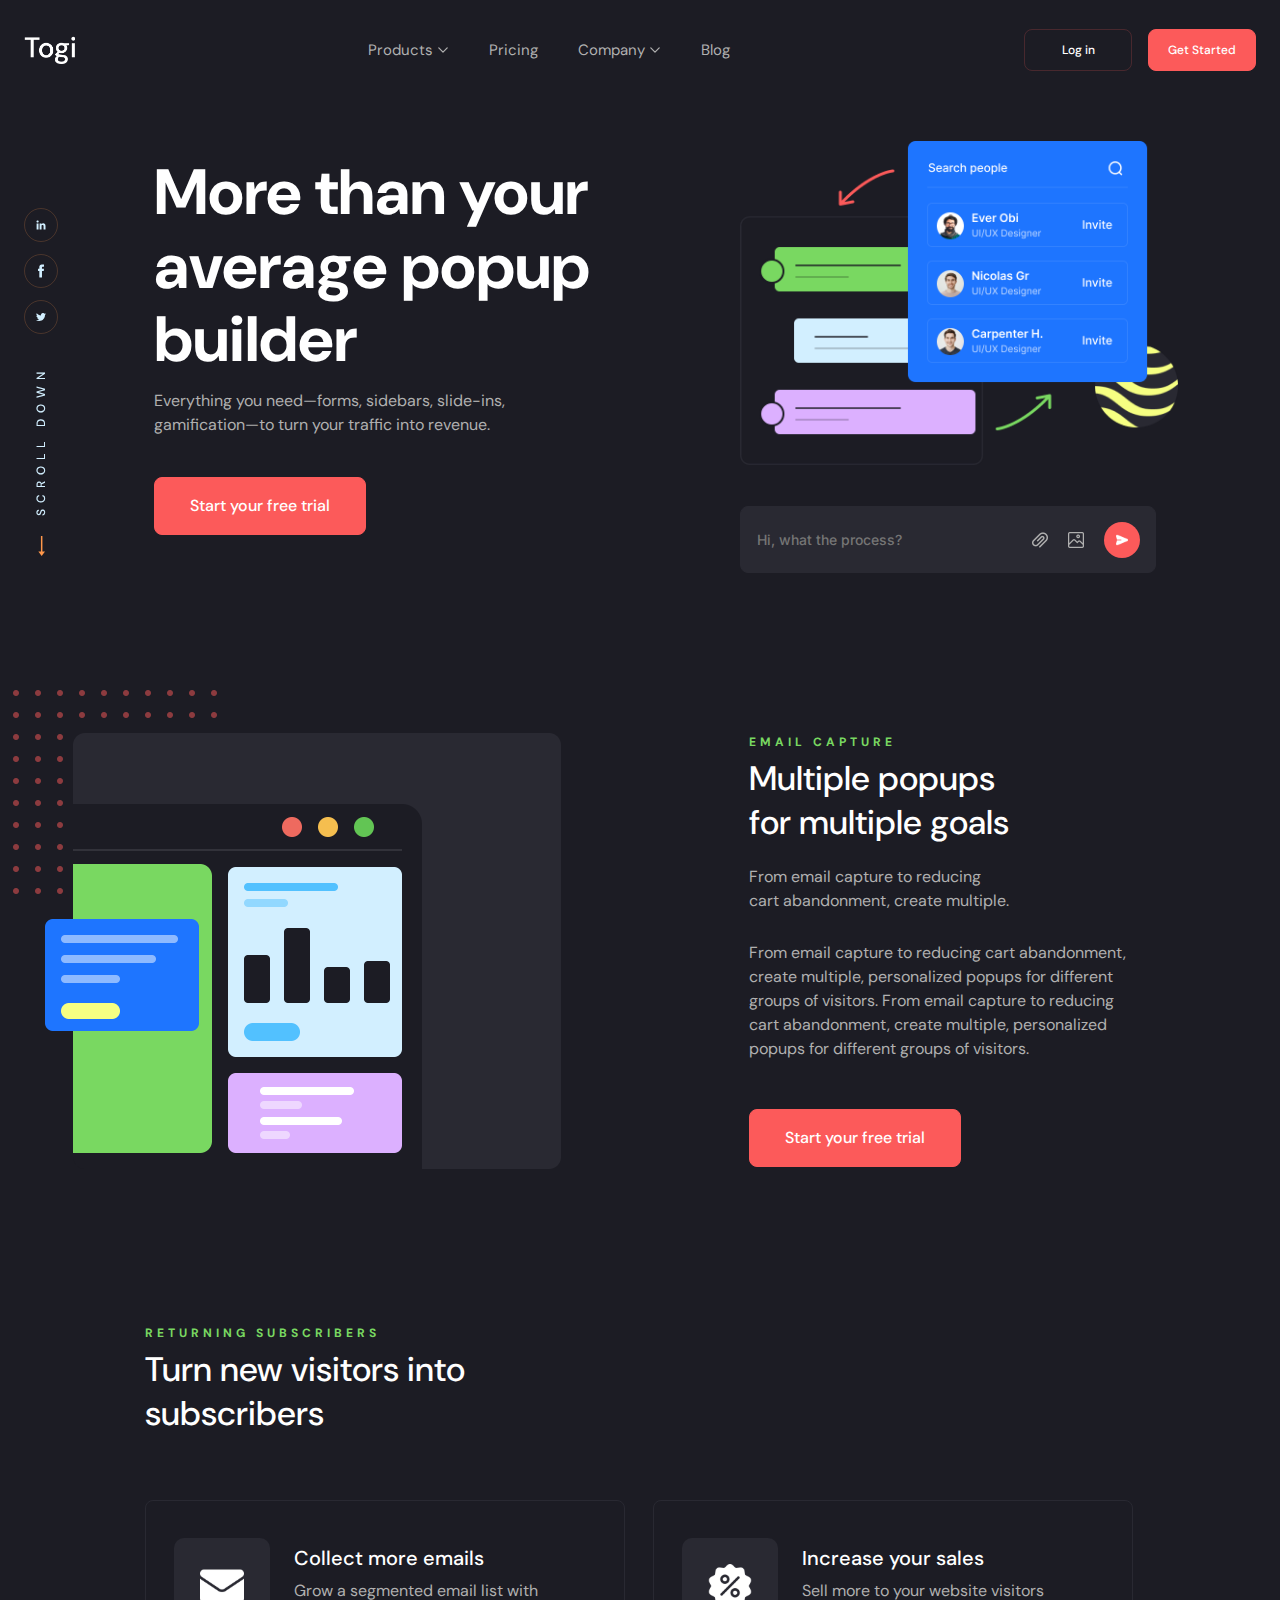
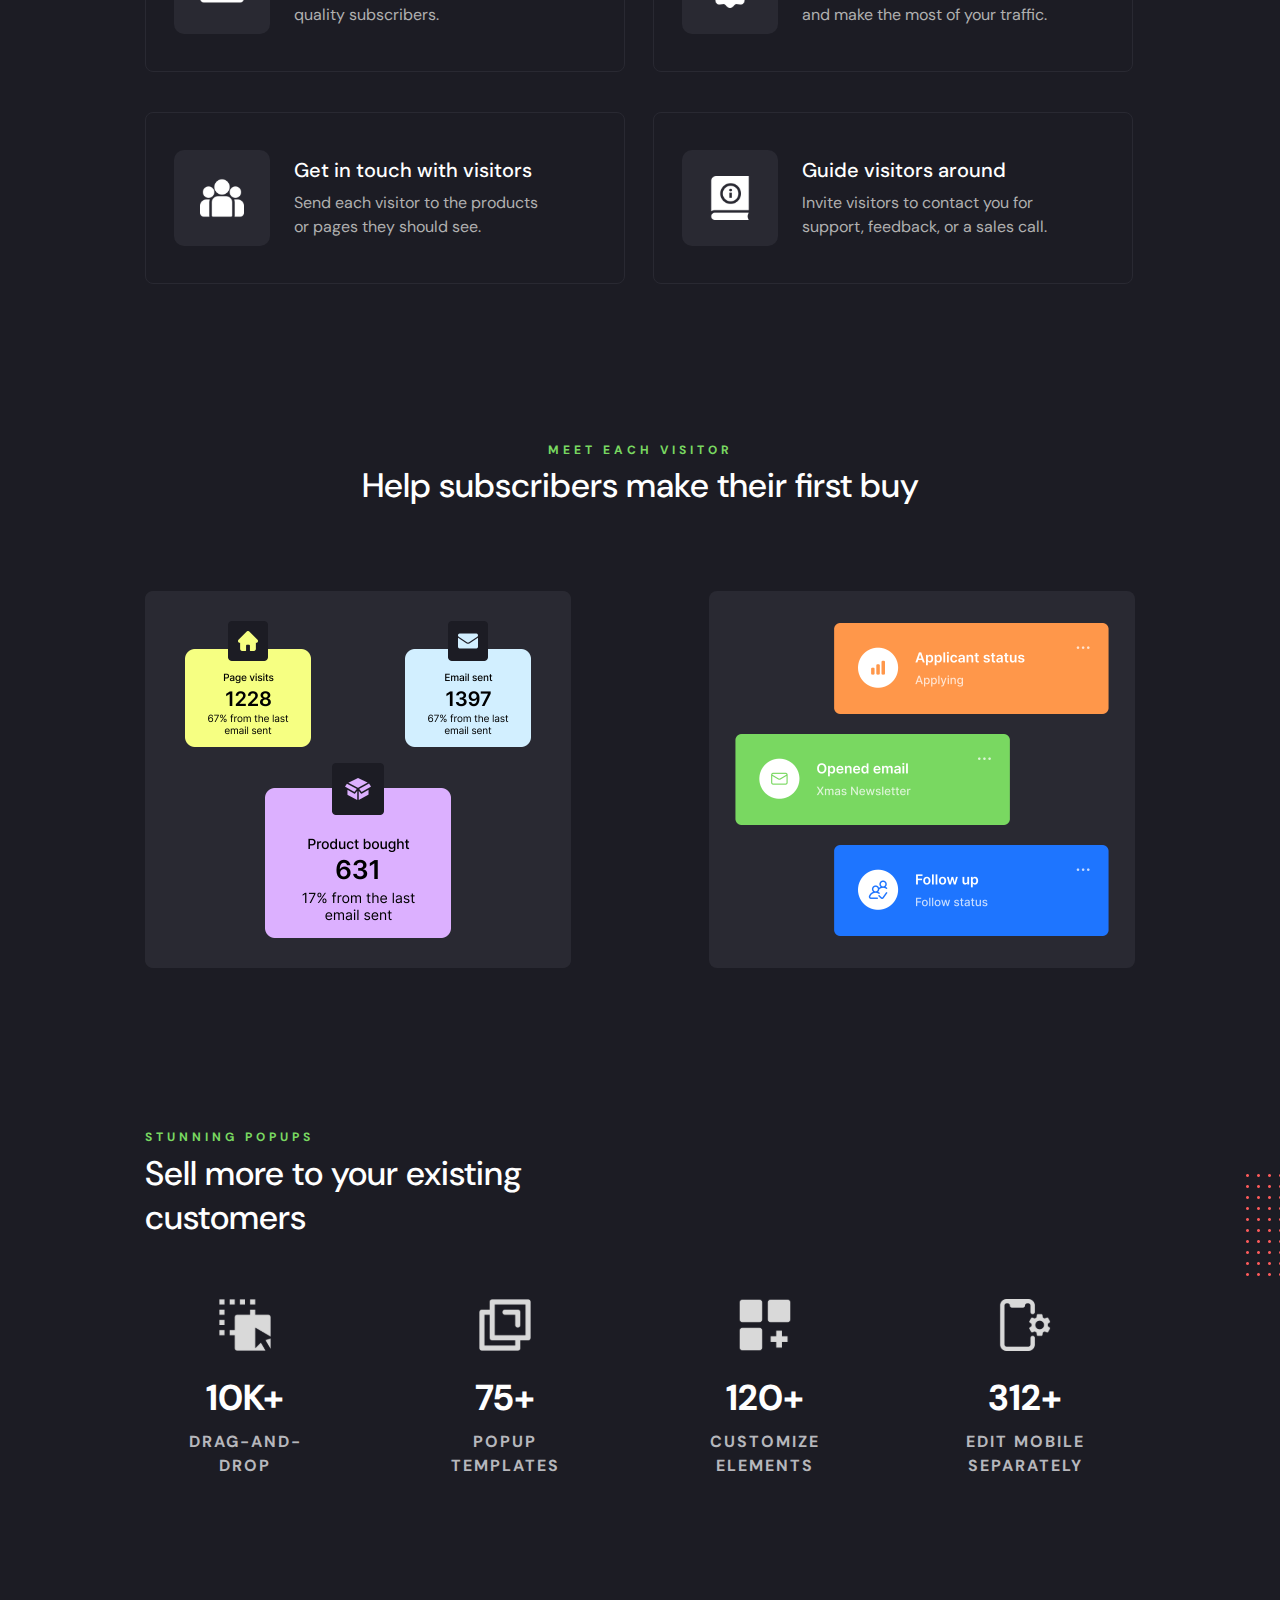
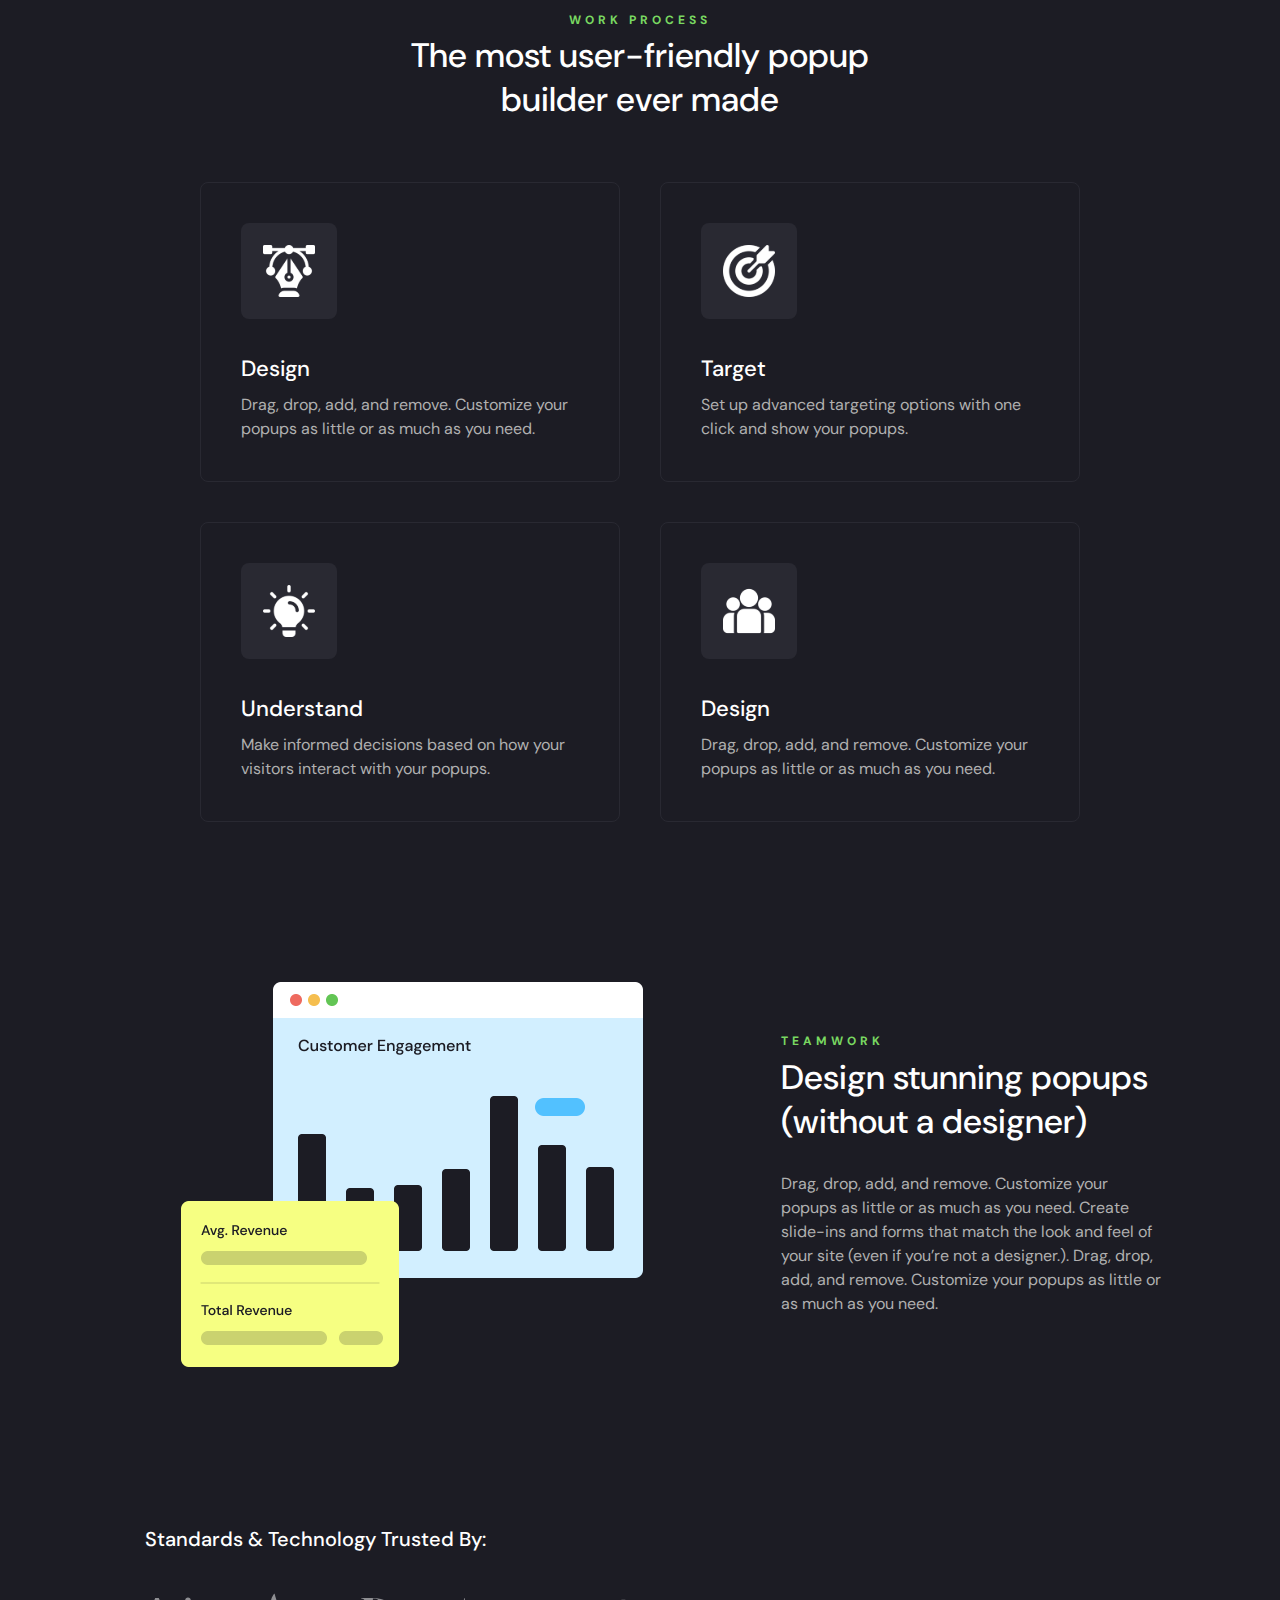
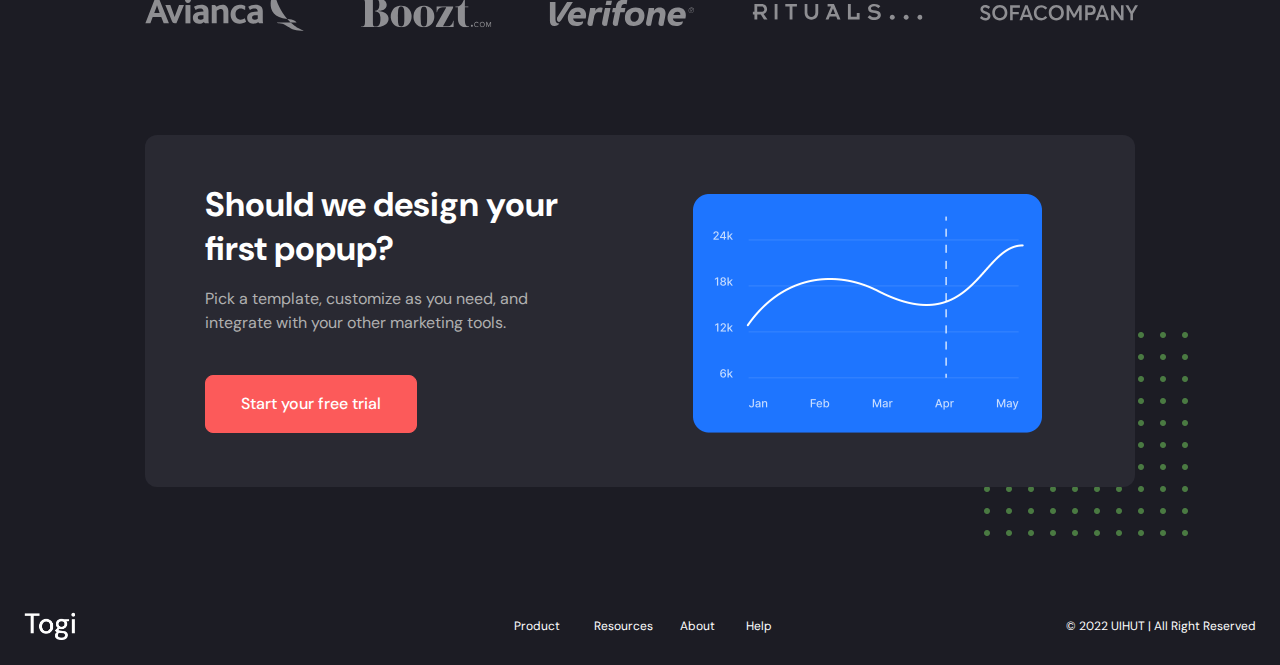
==== commit ab05d72d: "Full Home Page" ====
--- a/index.html
+++ b/index.html
@@ -91,7 +91,8 @@
     <!-- CSS -->
     <link rel="stylesheet" href="./assets/css/main.css" />
   </head>
-  <body style="height: 5000px">
+  <body>
+    <!-- PC Header -->
     <header class="header">
       <div class="header-container container">
         <a href="#">
@@ -101,6 +102,9 @@
             class="header-logo"
           />
         </a>
+        <label for="header-menu-checkbox" class="header-menu">
+          <img src="./assets/img/menu.svg" alt="" />
+        </label>
         <nav class="header-nav">
           <ul class="header-list">
             <li class="header-item">
@@ -176,6 +180,89 @@
           <button class="btn log-in-btn">Log in</button>
           <button class="btn get-btn">Get Started</button>
         </div>
+      </div>
+    </header>
+    <!-- Mobile Header -->
+    <header class="mobile-header">
+      <input
+        type="checkbox"
+        name="header-menu-checkbox"
+        id="header-menu-checkbox"
+        class="header-menu-checkbox"
+        hidden
+      />
+      <div class="header-menu-drawer">
+        <nav class="header-nav">
+          <ul class="header-list">
+            <li class="header-item">
+              <a href="#products" class="header-link desc">
+                Products
+                <svg
+                  xmlns="http://www.w3.org/2000/svg"
+                  width="12"
+                  height="12"
+                  viewBox="0 0 12 12"
+                  fill="none"
+                >
+                  <path
+                    d="M10.2 3.9L6 8.1L1.8 3.9"
+                    stroke="currentColor"
+                    stroke-width="1.25"
+                    stroke-linecap="round"
+                    stroke-linejoin="round"
+                  />
+                </svg>
+              </a>
+              <div class="header-product-list">
+                <div class="header-product-item">
+                  <h3 class="sub-heading">Inlayer Studio</h3>
+                  <span class="desc"
+                    >Full featured email design studio for designers and
+                    agencies</span
+                  >
+                </div>
+                <div class="header-product-item">
+                  <h3 class="sub-heading">Inlayer Studio</h3>
+                  <span class="desc"
+                    >Full featured email design studio for designers and
+                    agencies</span
+                  >
+                </div>
+              </div>
+            </li>
+            <li class="header-item">
+              <a href="#pricing" class="header-link desc">Pricing</a>
+            </li>
+            <li class="header-item">
+              <a href="#company" class="header-link desc">
+                Company
+                <svg
+                  xmlns="http://www.w3.org/2000/svg"
+                  width="12"
+                  height="12"
+                  viewBox="0 0 12 12"
+                  fill="none"
+                >
+                  <path
+                    d="M10.2 3.9L6 8.1L1.8 3.9"
+                    stroke="currentColor"
+                    stroke-width="1.25"
+                    stroke-linecap="round"
+                    stroke-linejoin="round"
+                  />
+                </svg>
+              </a>
+              <div class="header-company-list">
+                <div class="header-company-item desc">Careers</div>
+                <div class="header-company-item desc">About</div>
+                <div class="header-company-item desc">Contact</div>
+              </div>
+            </li>
+            <li class="header-item">
+              <a href="#blog" class="header-link desc">Blog</a>
+            </li>
+          </ul>
+        </nav>
       </div>
     </header>
     <main>
@@ -582,5 +669,27 @@
         </div>
       </section>
     </main>
+    <footer class="footer">
+      <div class="container footer-container">
+        <img srcset="./assets/img/logo.png 2x" alt="Togi" class="footer-logo" />
+        <nav class="footer-nav">
+          <ul class="footer-list">
+            <li class="footer-list">
+              <a href="#!" class="footer-link desc">Product</a>
+            </li>
+            <li class="footer-list">
+              <a href="#!" class="footer-link desc">Resources</a>
+            </li>
+            <li class="footer-list">
+              <a href="#!" class="footer-link desc">About</a>
+            </li>
+            <li class="footer-list">
+              <a href="#!" class="footer-link desc">Help</a>
+            </li>
+          </ul>
+        </nav>
+        <span class="desc copyright">© 2022 UIHUT | All Right Reserved</span>
+      </div>
+    </footer>
   </body>
 </html>
--- a/assets/css/main.css
+++ b/assets/css/main.css
@@ -190,12 +190,24 @@
   font-weight: 400;
   line-height: 150%;
 }
+@media screen and (max-width: 767.98px) {
+  .desc {
+    font-size: 1.4rem;
+    line-height: 157.143%;
+  }
+}
 
 .heading {
   color: #fff;
   font-size: 3.4rem;
   font-weight: 500;
   line-height: 129.412%;
+}
+@media screen and (max-width: 767.98px) {
+  .heading {
+    font-size: 3rem;
+    line-height: 126.667%;
+  }
 }
 
 .sub-heading {
@@ -275,7 +287,7 @@
   line-height: normal;
 }
 .header-link:hover {
-  color: #fff;
+  color: #fc5a5a;
 }
 .header-auth {
   display: flex;
@@ -346,6 +358,108 @@
 }
 .header-company-item:hover {
   background: #1e75ff;
+}
+@media screen and (min-width: 992px) {
+  .header-menu {
+    display: none;
+  }
+  .header-menu-drawer {
+    display: none;
+  }
+  .header .mobile-header {
+    display: none;
+  }
+}
+@media screen and (max-width: 991.98px) {
+  .header .log-in-btn {
+    display: none;
+  }
+}
+@media screen and (min-width: 768px) and (max-width: 991.98px) {
+  .header-menu {
+    display: none;
+  }
+  .header-menu-drawer {
+    display: none;
+  }
+}
+@media screen and (max-width: 767.98px) {
+  .header-container {
+    justify-content: initial;
+  }
+  .header-nav {
+    display: none;
+  }
+  .header-auth {
+    margin-left: auto;
+  }
+  .header .get-btn {
+    font-size: 1rem;
+    min-width: 78px;
+    --height: 30px;
+    border-radius: 5px;
+  }
+  .header-menu {
+    margin-left: 15px;
+  }
+  .header-menu-drawer {
+    position: fixed;
+    inset: 100px 0 0 0;
+    background: #1c1c24;
+    z-index: 3;
+    transform: translateX(-100%);
+    transition: all 0.2s linear;
+  }
+  .header-menu-drawer .header-nav {
+    display: block;
+  }
+  .header-menu-drawer .header-list {
+    flex-direction: column;
+    gap: 15px 0;
+    align-items: flex-start;
+  }
+  .header-menu-drawer .header-product-list {
+    z-index: 3;
+  }
+  .header-menu-drawer .header-company-list {
+    z-index: 3;
+  }
+  .header-menu-checkbox:checked ~ .header-menu-drawer {
+    transform: translateX(0);
+  }
+}
+
+.footer-container {
+  width: 1240px;
+  display: flex;
+  align-items: center;
+  justify-content: space-between;
+  padding: 24px 0;
+}
+.footer-list {
+  display: flex;
+  align-items: center;
+  transform: translateX(20%);
+}
+.footer-link {
+  padding: 6px 16px;
+  display: block;
+}
+.footer .copyright, .footer .footer-link {
+  color: #fff;
+  font-size: 1.2rem;
+}
+@media screen and (max-width: 767.98px) {
+  .footer-container {
+    padding: 20px 0 30px;
+    flex-direction: column;
+    gap: 20px 0;
+    align-items: flex-start;
+  }
+  .footer-list {
+    transform: translateX(0);
+    margin-left: -8px;
+  }
 }
 
 .hero {
@@ -440,6 +554,52 @@
   top: 50%;
   transform: translateY(-50%);
 }
+@media screen and (max-width: 991.98px) {
+  .hero-left {
+    display: none;
+  }
+  .hero-center {
+    padding: 0;
+  }
+}
+@media screen and (min-width: 768px) and (max-width: 991.98px) {
+  .hero-container {
+    padding-right: 0;
+  }
+}
+@media screen and (max-width: 767.98px) {
+  .hero-container {
+    padding: 30px 0 35px;
+    flex-direction: column;
+    gap: 40px 0;
+  }
+  .hero-heading {
+    font-size: 3.5rem;
+    line-height: 114.286%;
+  }
+  .hero-desc {
+    margin-top: 12px;
+    max-width: 236px;
+    font-size: 1.2rem;
+    line-height: 150%;
+  }
+  .hero-btn {
+    margin-top: 20px;
+  }
+  .hero-form {
+    margin-top: 30px;
+  }
+  .hero-input {
+    padding: 18px 150px 17px 19px;
+    font-size: 1rem;
+  }
+  .hero-input-function {
+    right: 4px;
+  }
+  .hero-input-function a img {
+    width: 74%;
+  }
+}
 
 .capture-container {
   padding: 80px 0 75px;
@@ -471,6 +631,38 @@
 }
 .capture-btn {
   margin-top: 48px;
+}
+@media screen and (max-width: 991.98px) {
+  .capture-container {
+    gap: 66px;
+    flex-direction: column-reverse;
+  }
+}
+@media screen and (min-width: 768px) and (max-width: 991.98px) {
+  .capture-container {
+    align-items: center;
+    justify-content: center;
+  }
+}
+@media screen and (max-width: 767.98px) {
+  .capture-container {
+    padding: 35px 0;
+  }
+  .capture-heading {
+    margin-top: 16px;
+  }
+  .capture-desc-2 {
+    margin-top: 20px;
+    font-size: 1.3rem;
+  }
+  .capture-btn {
+    margin-top: 20px;
+  }
+  .capture-decor {
+    width: 38%;
+    top: -27px;
+    left: -18px;
+  }
 }
 
 .subscribe-container {
@@ -527,6 +719,53 @@
   background: #292932;
   transition: all 0.2s linear;
 }
+@media screen and (min-width: 768px) and (max-width: 991.98px) {
+  .subscribe-list {
+    --column: 1;
+    --spacing: 30px;
+    display: flex;
+    flex-wrap: wrap;
+    row-gap: var(--spacing);
+    margin-left: calc(-1 * var(--spacing));
+  }
+  .subscribe-list > * {
+    margin-left: var(--spacing);
+    width: calc(100% / var(--column) - var(--spacing));
+  }
+}
+@media screen and (max-width: 767.98px) {
+  .subscribe-container {
+    padding: 35px 0;
+  }
+  .subscribe-heading {
+    margin-top: 15px;
+  }
+  .subscribe-list {
+    margin-top: 40px;
+    --column: 1;
+    --spacing: 30px;
+    display: flex;
+    flex-wrap: wrap;
+    row-gap: var(--spacing);
+    margin-left: calc(-1 * var(--spacing));
+  }
+  .subscribe-list > * {
+    margin-left: var(--spacing);
+    width: calc(100% / var(--column) - var(--spacing));
+  }
+  .subscribe-item {
+    padding: 27px 43px 27px 10px;
+    gap: 0 17px;
+  }
+  .subscribe-item-heading {
+    font-size: 1.4rem;
+    margin-bottom: 7px;
+  }
+  .subscribe-item-desc {
+    font-size: 1.2rem;
+    line-height: 150%;
+  }
+}
 
 .meet-container {
   padding: 80px 0;
@@ -560,6 +799,28 @@
 }
 .meet-img img:last-child {
   margin-left: auto;
+}
+@media screen and (max-width: 991.98px) {
+  .meet-media {
+    margin-top: 40px;
+    flex-direction: column;
+    gap: 30px 0;
+  }
+}
+@media screen and (max-width: 767.98px) {
+  .meet-container {
+    padding: 35px 0;
+  }
+  .meet-heading {
+    margin-top: 15px;
+  }
+  .meet-img {
+    height: auto;
+    width: 100%;
+  }
+  .meet-img img {
+    width: 78%;
+  }
 }
 
 .feature {
@@ -617,6 +878,31 @@
   right: 0;
   top: 126px;
 }
+@media screen and (max-width: 767.98px) {
+  .feature-container {
+    padding: 35px 0;
+  }
+  .feature-heading {
+    margin-top: 15px;
+  }
+  .feature-list {
+    margin-top: 40px;
+    flex-direction: column;
+    gap: 40px 0;
+    align-items: center;
+    justify-content: center;
+  }
+  .feature-item figure {
+    width: 52px;
+    height: 52px;
+  }
+  .feature-content span {
+    width: 200px;
+  }
+  .feature-decor {
+    display: none;
+  }
+}
 
 .builder-container {
   padding: 80px 0;
@@ -675,6 +961,33 @@
 .builder-content p {
   margin-top: 10px;
 }
+@media screen and (max-width: 767.98px) {
+  .builder-container {
+    padding: 35px 0;
+  }
+  .builder-heading {
+    margin-top: 10px;
+  }
+  .builder-list {
+    margin-top: 40px;
+    --column: 1;
+    --spacing: 30px;
+    display: flex;
+    flex-wrap: wrap;
+    row-gap: var(--spacing);
+    margin-left: calc(-1 * var(--spacing));
+  }
+  .builder-list > * {
+    margin-left: var(--spacing);
+    width: calc(100% / var(--column) - var(--spacing));
+  }
+  .builder-item {
+    padding: 35px 14px;
+  }
+  .builder-content {
+    margin-top: 32px;
+  }
+}
 
 .about-container {
   padding: 80px 0;
@@ -701,5 +1014,108 @@
 .about-heading {
   margin: 8px 0 28px;
 }
+@media screen and (min-width: 768px) and (max-width: 991.98px) {
+  .about-media img:last-child {
+    margin-left: 92px;
+  }
+}
+@media screen and (max-width: 767.98px) {
+  .about-container {
+    padding: 35px 0;
+    flex-direction: column-reverse;
+    gap: 40px 0;
+  }
+  .about-heading {
+    margin: 20px 0 15px;
+  }
+  .about-desc {
+    font-size: 1.2rem;
+  }
+  .about-media img:first-child {
+    width: 82%;
+  }
+  .about-media img:last-child {
+    width: 48%;
+    margin-top: -56px;
+    margin-left: -66px;
+    margin-left: 86px;
+  }
+}
+
+.trial {
+  padding: 80px 0 100px;
+}
+.trial-container span {
+  font-size: 2rem;
+}
+.trial .partners {
+  margin-top: 40px;
+  display: flex;
+  align-items: center;
+  gap: 0 56px;
+}
+.trial-card {
+  margin-top: 103px;
+  padding: 48px 93px 54px 60px;
+  border-radius: 12px;
+  background: #292932;
+  display: flex;
+  justify-content: space-between;
+  position: relative;
+}
+.trial-card-content {
+  max-width: 386px;
+}
+.trial-card-heading {
+  margin-bottom: 16px;
+  font-weight: 700;
+}
+.trial-card-btn {
+  margin-top: 40px;
+}
+.trial-card-media {
+  padding-top: 11px;
+}
+.trial-card-decor {
+  right: -53px;
+  bottom: -49px;
+  z-index: -1;
+  position: absolute;
+}
+@media screen and (min-width: 768px) and (max-width: 991.98px) {
+  .trial .partners {
+    flex-wrap: wrap;
+    align-items: center;
+    justify-content: center;
+    gap: 30px;
+  }
+}
+@media screen and (max-width: 767.98px) {
+  .trial {
+    padding: 0;
+  }
+  .trial-container {
+    padding: 35px 0 20px;
+  }
+  .trial-container span {
+    font-size: 1.8rem;
+  }
+  .trial .partners {
+    flex-direction: column;
+    gap: 40px 0;
+    align-items: flex-start;
+  }
+  .trial-card {
+    margin-top: 70px;
+    padding: 0;
+    border-radius: 0;
+    background-color: transparent;
+    flex-direction: column;
+    gap: 40px 0;
+  }
+  .trial-card-decor {
+    display: none;
+  }
+}
 
 /*# sourceMappingURL=main.css.map */
